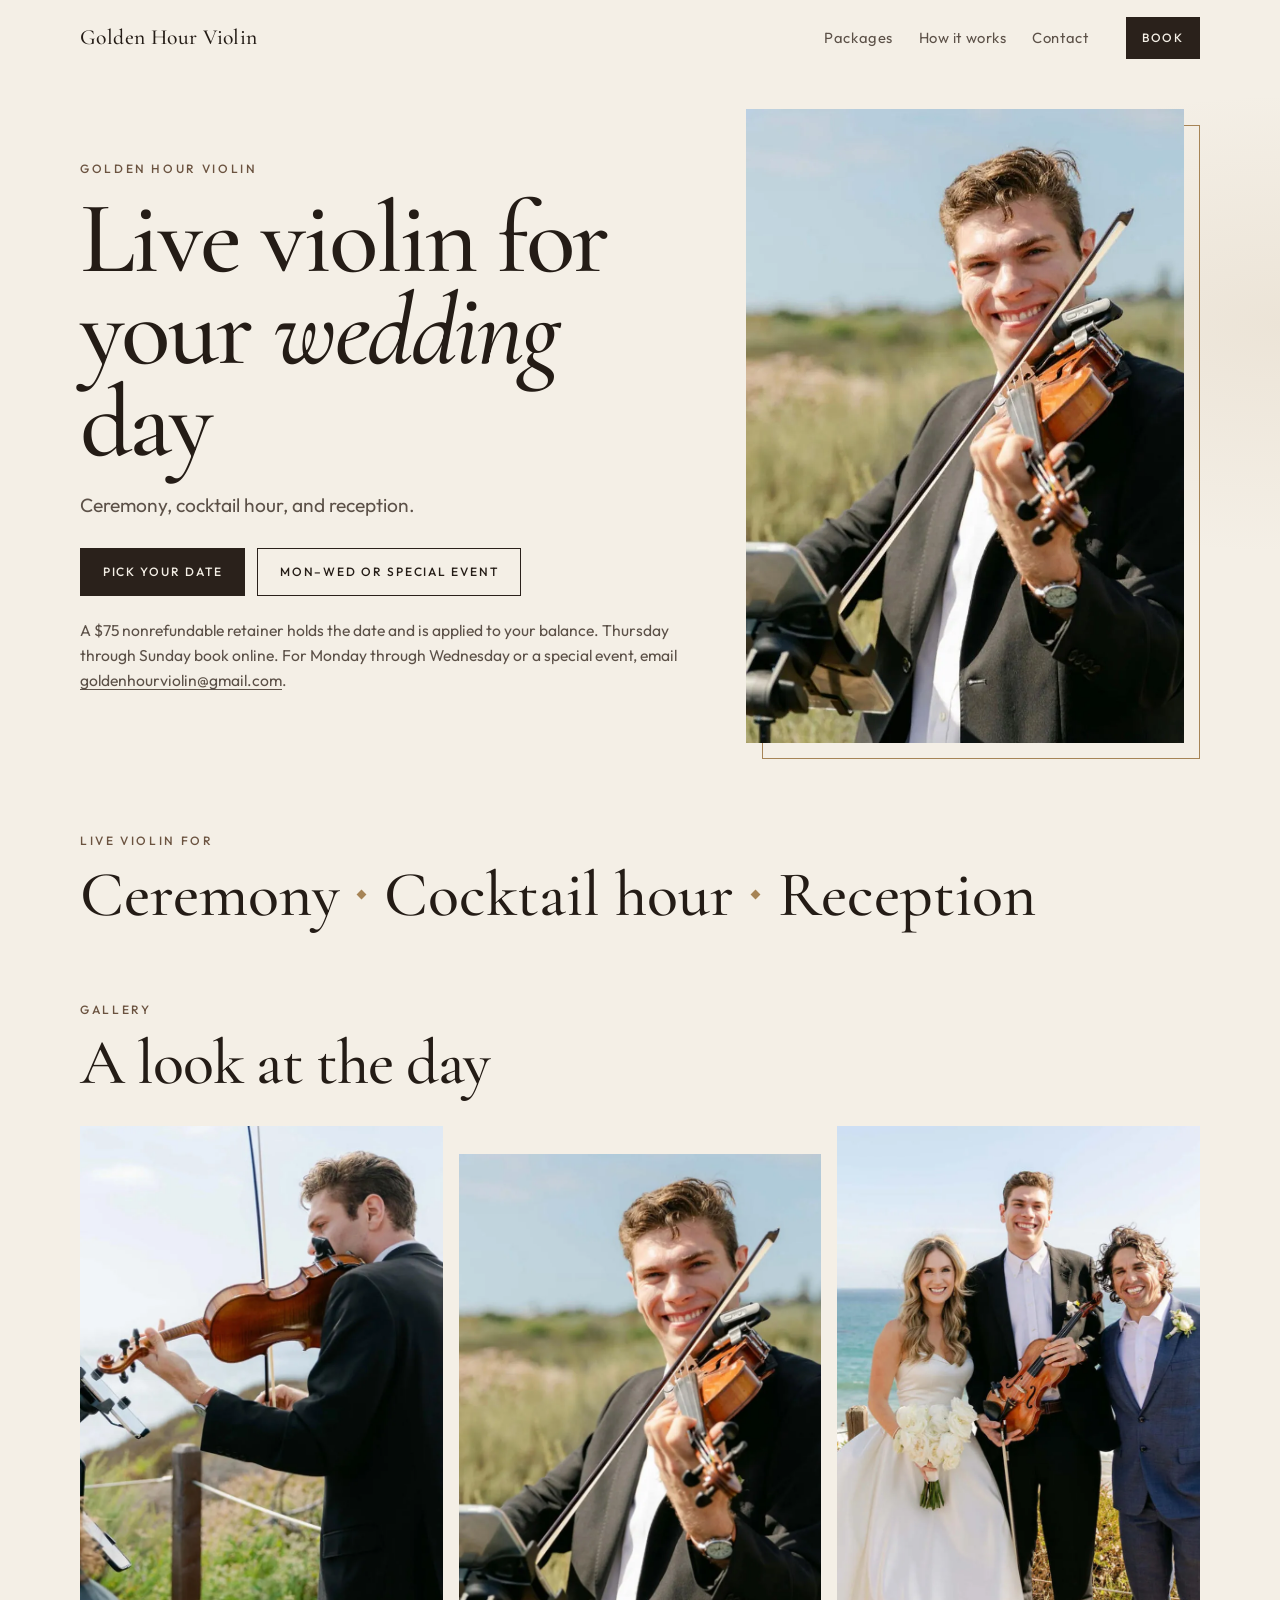
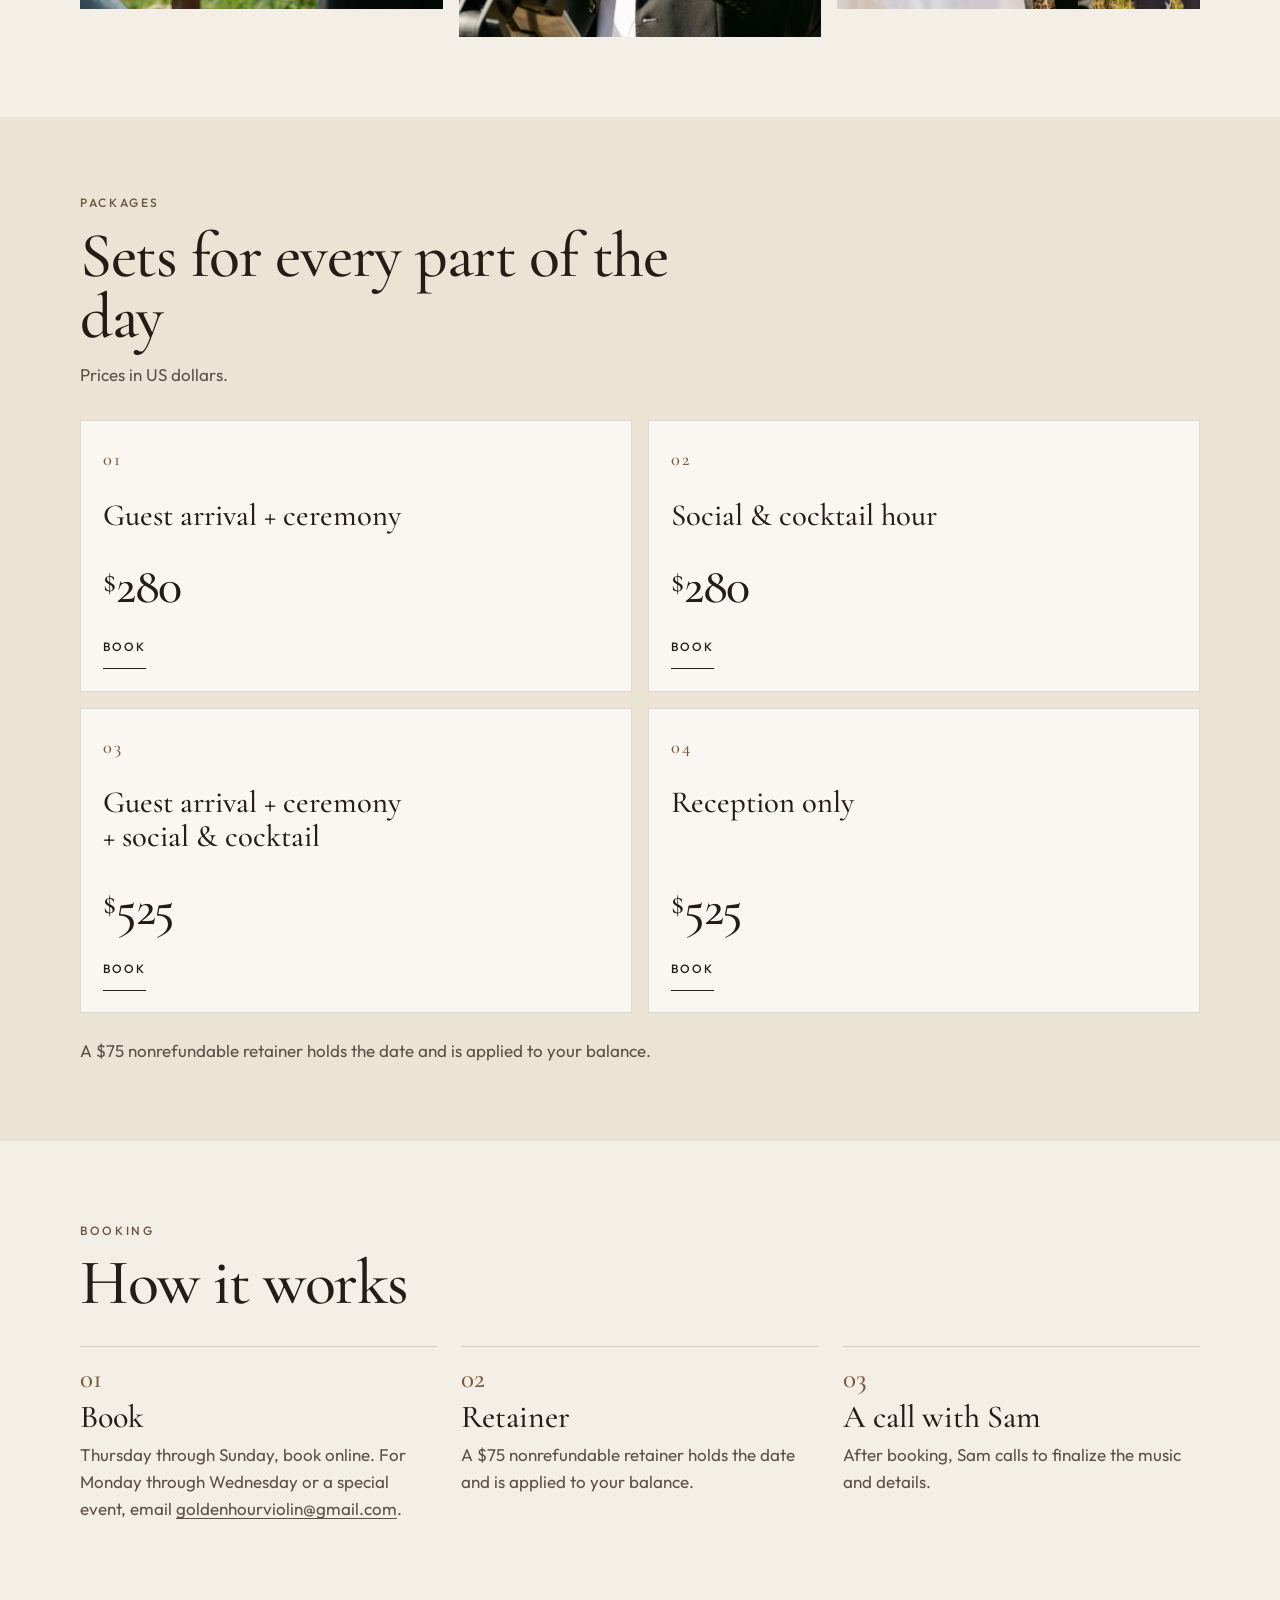
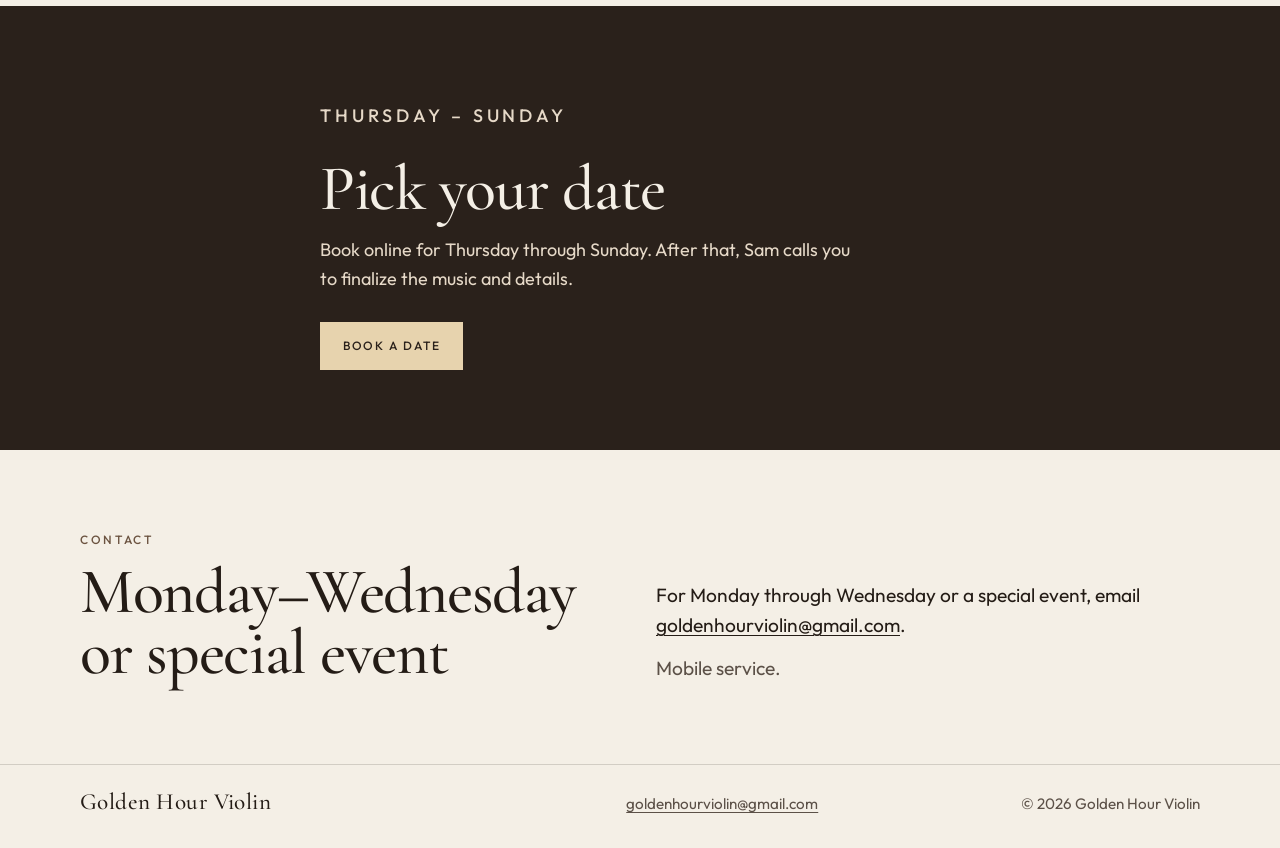
==== index.html @ 7e5bde81 "Include Thursday in online booking days. Online booking now covers Thursday through Sunday. Email re" ====
<!DOCTYPE html>
<html lang="en">
<head>
  <meta charset="utf-8">
  <meta name="viewport" content="width=device-width, initial-scale=1">
  <title>Golden Hour Violin</title>
  <meta name="description" content="Live violin for your wedding day — ceremony, social &amp; cocktail hour, and reception.">
  <meta name="color-scheme" content="light">
  <meta name="theme-color" content="#f4efe6">
  <link rel="canonical" href="https://goldenhourviolin.com/">

  <meta property="og:site_name" content="Golden Hour Violin">
  <meta property="og:title" content="Golden Hour Violin">
  <meta property="og:description" content="Live violin for your wedding day — ceremony, social &amp; cocktail hour, and reception.">
  <meta property="og:type" content="website">
  <meta property="og:url" content="https://goldenhourviolin.com/">
  <meta property="og:image" content="https://goldenhourviolin.com/assets/og.jpg">
  <meta property="og:image:type" content="image/jpeg">
  <meta property="og:image:width" content="1280">
  <meta property="og:image:height" content="800">
  <meta property="og:image:alt" content="Violinist in warm light, holding a violin.">
  <meta name="twitter:card" content="summary_large_image">
  <meta name="twitter:title" content="Golden Hour Violin">
  <meta name="twitter:description" content="Live violin for your wedding day — ceremony, social &amp; cocktail hour, and reception.">
  <meta name="twitter:image" content="https://goldenhourviolin.com/assets/og.jpg">
  <meta name="twitter:image:alt" content="Violinist in warm light, holding a violin.">

  <link rel="icon" href="favicon.svg" type="image/svg+xml">
  <link rel="icon" href="favicon-32.png" type="image/png" sizes="32x32">
  <link rel="apple-touch-icon" href="apple-touch-icon.png">
  <link rel="manifest" href="site.webmanifest">

  <link rel="preload" href="assets/fonts/cormorant-roman-latin.woff2" as="font" type="font/woff2" crossorigin>
  <link rel="preload" href="assets/fonts/cormorant-italic-latin.woff2" as="font" type="font/woff2" crossorigin>
  <link rel="preload" href="assets/fonts/outfit-latin.woff2" as="font" type="font/woff2" crossorigin>
  <link rel="preload" href="assets/images/portrait-hold.webp" as="image" type="image/webp" fetchpriority="high">

  <link rel="stylesheet" href="styles.css">

  <script type="application/ld+json">
  {
    "@context": "https://schema.org",
    "@type": "ProfessionalService",
    "name": "Golden Hour Violin",
    "url": "https://goldenhourviolin.com/",
    "email": "goldenhourviolin@gmail.com",
    "image": "https://goldenhourviolin.com/assets/og.jpg",
    "description": "Live violin for your wedding day — ceremony, social & cocktail hour, and reception.",
    "priceRange": "$280–$525",
    "founder": {
      "@type": "Person",
      "name": "Sam"
    },
    "makesOffer": [
      {
        "@type": "Offer",
        "name": "Guest arrival + ceremony",
        "price": "280",
        "priceCurrency": "USD"
      },
      {
        "@type": "Offer",
        "name": "Social & cocktail hour",
        "price": "280",
        "priceCurrency": "USD"
      },
      {
        "@type": "Offer",
        "name": "Guest arrival + ceremony + social & cocktail",
        "price": "525",
        "priceCurrency": "USD"
      },
      {
        "@type": "Offer",
        "name": "Reception only",
        "price": "525",
        "priceCurrency": "USD"
      }
    ]
  }
  </script>
</head>
<body>
  <a class="skip" href="#main">Skip to content</a>

  <header class="site-header">
    <div class="wrap header-inner">
      <a class="brand" href="#top">Golden Hour Violin</a>
      <a class="btn btn-small" href="https://book.squareup.com/appointments/0f2juwg2oo81ss/location/L2WKE6Z5AJVSV" target="_blank" rel="noopener noreferrer">Book<span class="sr-only"> (opens in a new tab)</span></a>
      <button class="nav-toggle" type="button" aria-expanded="false" aria-controls="site-nav" aria-label="Open menu">
        <span></span>
        <span></span>
      </button>
      <nav id="site-nav" class="site-nav" aria-label="Primary">
        <a href="#packages">Packages</a>
        <a href="#how">How it works</a>
        <a href="#contact">Contact</a>
      </nav>
    </div>
  </header>

  <main id="main">
    <section class="hero" id="top" aria-labelledby="hero-title">
      <div class="wrap hero-grid">
        <div class="hero-copy">
          <p class="eyebrow">Golden Hour Violin</p>
          <h1 id="hero-title">Live violin for your <em>wedding</em> day</h1>
          <p class="lede">Ceremony, cocktail hour, and reception.</p>
          <div class="hero-actions">
            <a class="btn" href="https://book.squareup.com/appointments/0f2juwg2oo81ss/location/L2WKE6Z5AJVSV" target="_blank" rel="noopener noreferrer">Pick your date<span class="sr-only"> (opens in a new tab)</span></a>
            <a class="btn btn-ghost" href="mailto:goldenhourviolin@gmail.com">Mon–Wed or special event</a>
          </div>
          <p class="fine">A $75 nonrefundable retainer holds the date and is applied to your balance. Thursday through Sunday book online. For Monday through Wednesday or a special event, email <a href="mailto:goldenhourviolin@gmail.com">goldenhourviolin@gmail.com</a>.</p>
        </div>
        <figure class="hero-photo">
          <picture>
            <source srcset="assets/images/portrait-hold.webp" type="image/webp">
            <img src="assets/images/portrait-hold.jpg" width="774" height="1120" alt="Violinist in a black dress holding a violin, lit by warm light." fetchpriority="high" decoding="async">
          </picture>
        </figure>
      </div>
    </section>

    <section class="moments" aria-label="Parts of the day">
      <div class="wrap">
        <p class="moments-kicker">Live violin for</p>
        <p class="moments-line">
          <span>Ceremony</span>
          <span class="diamond" aria-hidden="true"></span>
          <span>Cocktail hour</span>
          <span class="diamond" aria-hidden="true"></span>
          <span>Reception</span>
        </p>
      </div>
    </section>

    <section class="gallery" aria-labelledby="gallery-title">
      <div class="wrap">
        <div class="section-head">
          <p class="eyebrow">Gallery</p>
          <h2 id="gallery-title">A look at the day</h2>
        </div>
        <div class="gallery-grid">
          <figure>
            <picture>
              <source srcset="assets/images/portrait-play.webp" type="image/webp">
              <img src="assets/images/portrait-play.jpg" width="774" height="1113" alt="Violinist playing, with guests softly lit in the background." loading="lazy" decoding="async">
            </picture>
          </figure>
          <figure>
            <picture>
              <source srcset="assets/images/portrait-hold.webp" type="image/webp">
              <img src="assets/images/portrait-hold.jpg" width="774" height="1120" alt="Violinist holding a violin and looking toward the camera." loading="lazy" decoding="async">
            </picture>
          </figure>
          <figure>
            <picture>
              <source srcset="assets/images/portrait-stand.webp" type="image/webp">
              <img src="assets/images/portrait-stand.jpg" width="774" height="1116" alt="Violinist standing with a violin in soft golden light." loading="lazy" decoding="async">
            </picture>
          </figure>
        </div>
      </div>
    </section>

    <section class="packages" id="packages" aria-labelledby="packages-title">
      <div class="wrap">
        <div class="section-head">
          <p class="eyebrow">Packages</p>
          <h2 id="packages-title">Sets for every part of the day</h2>
          <p class="section-note">Prices in US dollars.</p>
        </div>
        <ul class="package-grid">
          <li>
            <article class="package">
              <p class="package-index">01</p>
              <h3>Guest arrival + ceremony</h3>
              <p class="price"><span class="currency" aria-hidden="true">$</span>280</p>
              <a class="text-link" href="https://book.squareup.com/appointments/0f2juwg2oo81ss/location/L2WKE6Z5AJVSV" target="_blank" rel="noopener noreferrer">Book<span class="sr-only"> guest arrival and ceremony (opens in a new tab)</span></a>
            </article>
          </li>
          <li>
            <article class="package">
              <p class="package-index">02</p>
              <h3>Social &amp; cocktail hour</h3>
              <p class="price"><span class="currency" aria-hidden="true">$</span>280</p>
              <a class="text-link" href="https://book.squareup.com/appointments/0f2juwg2oo81ss/location/L2WKE6Z5AJVSV" target="_blank" rel="noopener noreferrer">Book<span class="sr-only"> social and cocktail hour (opens in a new tab)</span></a>
            </article>
          </li>
          <li>
            <article class="package">
              <p class="package-index">03</p>
              <h3>Guest arrival + ceremony + social &amp; cocktail</h3>
              <p class="price"><span class="currency" aria-hidden="true">$</span>525</p>
              <a class="text-link" href="https://book.squareup.com/appointments/0f2juwg2oo81ss/location/L2WKE6Z5AJVSV" target="_blank" rel="noopener noreferrer">Book<span class="sr-only"> guest arrival, ceremony, and social and cocktail (opens in a new tab)</span></a>
            </article>
          </li>
          <li>
            <article class="package">
              <p class="package-index">04</p>
              <h3>Reception only</h3>
              <p class="price"><span class="currency" aria-hidden="true">$</span>525</p>
              <a class="text-link" href="https://book.squareup.com/appointments/0f2juwg2oo81ss/location/L2WKE6Z5AJVSV" target="_blank" rel="noopener noreferrer">Book<span class="sr-only"> reception only (opens in a new tab)</span></a>
            </article>
          </li>
        </ul>
        <p class="retainer">A $75 nonrefundable retainer holds the date and is applied to your balance.</p>
      </div>
    </section>

    <section class="how" id="how" aria-labelledby="how-title">
      <div class="wrap">
        <div class="section-head">
          <p class="eyebrow">Booking</p>
          <h2 id="how-title">How it works</h2>
        </div>
        <ol class="steps">
          <li>
            <p class="step-num">01</p>
            <h3>Book</h3>
            <p>Thursday through Sunday, book online. For Monday through Wednesday or a special event, email <a href="mailto:goldenhourviolin@gmail.com">goldenhourviolin@gmail.com</a>.</p>
          </li>
          <li>
            <p class="step-num">02</p>
            <h3>Retainer</h3>
            <p>A $75 nonrefundable retainer holds the date and is applied to your balance.</p>
          </li>
          <li>
            <p class="step-num">03</p>
            <h3>A call with Sam</h3>
            <p>After booking, Sam calls to finalize the music and details.</p>
          </li>
        </ol>
      </div>
    </section>

    <section class="cta" aria-labelledby="cta-title">
      <div class="wrap cta-inner">
        <p class="eyebrow eyebrow-light">Thursday – Sunday</p>
        <h2 id="cta-title">Pick your date</h2>
        <p>Book online for Thursday through Sunday. After that, Sam calls you to finalize the music and details.</p>
        <a class="btn btn-gold" href="https://book.squareup.com/appointments/0f2juwg2oo81ss/location/L2WKE6Z5AJVSV" target="_blank" rel="noopener noreferrer">Book a date<span class="sr-only"> (opens in a new tab)</span></a>
      </div>
    </section>

    <section class="contact" id="contact" aria-labelledby="contact-title">
      <div class="wrap contact-inner">
        <div>
          <p class="eyebrow">Contact</p>
          <h2 id="contact-title">Monday–Wednesday or special event</h2>
        </div>
        <div class="contact-body">
          <p>For Monday through Wednesday or a special event, email <a href="mailto:goldenhourviolin@gmail.com">goldenhourviolin@gmail.com</a>.</p>
          <p class="contact-meta">Mobile service.</p>
        </div>
      </div>
    </section>
  </main>

  <footer class="site-footer">
    <div class="wrap footer-inner">
      <p class="brand footer-brand">Golden Hour Violin</p>
      <p><a href="mailto:goldenhourviolin@gmail.com">goldenhourviolin@gmail.com</a></p>
      <p class="footer-copy">© 2026 Golden Hour Violin</p>
    </div>
  </footer>

  <script src="script.js"></script>
</body>
</html>
---- styles.css ----
@font-face {
  font-family: "Cormorant Garamond";
  font-style: normal;
  font-weight: 300 700;
  font-display: swap;
  src: url("assets/fonts/cormorant-roman-latinext.woff2") format("woff2");
  unicode-range: U+0100-02BA, U+02BD-02C5, U+02C7-02CC, U+02CE-02D7, U+02DD-02FF, U+0304, U+0308, U+0329, U+1D00-1DBF, U+1E00-1E9F, U+1EF2-1EFF, U+2020, U+20A0-20AB, U+20AD-20C0, U+2113, U+2C60-2C7F, U+A720-A7FF;
}

@font-face {
  font-family: "Cormorant Garamond";
  font-style: normal;
  font-weight: 300 700;
  font-display: swap;
  src: url("assets/fonts/cormorant-roman-latin.woff2") format("woff2");
  unicode-range: U+0000-00FF, U+0131, U+0152-0153, U+02BB-02BC, U+02C6, U+02DA, U+02DC, U+0304, U+0308, U+0329, U+2000-206F, U+20AC, U+2122, U+2191, U+2193, U+2212, U+2215, U+FEFF, U+FFFD;
}

@font-face {
  font-family: "Cormorant Garamond";
  font-style: italic;
  font-weight: 300 700;
  font-display: swap;
  src: url("assets/fonts/cormorant-italic-latinext.woff2") format("woff2");
  unicode-range: U+0100-02BA, U+02BD-02C5, U+02C7-02CC, U+02CE-02D7, U+02DD-02FF, U+0304, U+0308, U+0329, U+1D00-1DBF, U+1E00-1E9F, U+1EF2-1EFF, U+2020, U+20A0-20AB, U+20AD-20C0, U+2113, U+2C60-2C7F, U+A720-A7FF;
}

@font-face {
  font-family: "Cormorant Garamond";
  font-style: italic;
  font-weight: 300 700;
  font-display: swap;
  src: url("assets/fonts/cormorant-italic-latin.woff2") format("woff2");
  unicode-range: U+0000-00FF, U+0131, U+0152-0153, U+02BB-02BC, U+02C6, U+02DA, U+02DC, U+0304, U+0308, U+0329, U+2000-206F, U+20AC, U+2122, U+2191, U+2193, U+2212, U+2215, U+FEFF, U+FFFD;
}

@font-face {
  font-family: "Outfit";
  font-style: normal;
  font-weight: 100 900;
  font-display: swap;
  src: url("assets/fonts/outfit-latinext.woff2") format("woff2");
  unicode-range: U+0100-02BA, U+02BD-02C5, U+02C7-02CC, U+02CE-02D7, U+02DD-02FF, U+0304, U+0308, U+0329, U+1D00-1DBF, U+1E00-1E9F, U+1EF2-1EFF, U+2020, U+20A0-20AB, U+20AD-20C0, U+2113, U+2C60-2C7F, U+A720-A7FF;
}

@font-face {
  font-family: "Outfit";
  font-style: normal;
  font-weight: 100 900;
  font-display: swap;
  src: url("assets/fonts/outfit-latin.woff2") format("woff2");
  unicode-range: U+0000-00FF, U+0131, U+0152-0153, U+02BB-02BC, U+02C6, U+02DA, U+02DC, U+0304, U+0308, U+0329, U+2000-206F, U+20AC, U+2122, U+2191, U+2193, U+2212, U+2215, U+FEFF, U+FFFD;
}

:root {
  --ivory: #f4efe6;
  --paper: #faf7f2;
  --sand: #ebe3d4;
  --ink: #241c16;
  --ink-soft: #5c5148;
  --label: #6b5340;
  --line: rgba(36, 28, 22, 0.16);
  --gold: #a68456;
  --gold-text: #7a5a38;
  --champagne: #e7d3ae;
  --espresso: #2a211b;
  --focus: #8d6233;
  --header: 4.75rem;
  --serif: "Cormorant Garamond", Palatino, "Palatino Linotype", "Times New Roman", serif;
  --sans: "Outfit", "Avenir Next", "Segoe UI", sans-serif;
}

*,
*::before,
*::after {
  box-sizing: border-box;
}

html {
  scroll-behavior: smooth;
  scroll-padding-top: calc(var(--header) + 0.75rem);
}

body {
  margin: 0;
  color: var(--ink);
  background-color: var(--ivory);
  background-image:
    radial-gradient(980px 520px at 8% -8%, rgba(198, 163, 110, 0.2), transparent 60%),
    radial-gradient(760px 420px at 100% 8%, rgba(166, 132, 86, 0.1), transparent 55%);
  font-family: var(--sans);
  font-weight: 400;
  font-size: 1.0625rem;
  line-height: 1.6;
  text-rendering: optimizeLegibility;
  -webkit-font-smoothing: antialiased;
}

img {
  max-width: 100%;
  height: auto;
}

h1, h2, h3, p {
  margin: 0;
}

h1, h2, h3, .brand, .moments-line, .price, .step-num, .package-index {
  font-family: var(--serif);
  font-weight: 500;
}

a {
  color: inherit;
}

:focus-visible {
  outline: 2px solid var(--focus);
  outline-offset: 3px;
}

::selection {
  background: #e7d3ae;
  color: var(--ink);
}

.skip {
  position: absolute;
  left: 1rem;
  top: -4rem;
  z-index: 50;
  padding: 0.7rem 1rem;
  background: var(--espresso);
  color: var(--ivory);
  text-decoration: none;
}

.skip:focus {
  top: 0.75rem;
}

.sr-only {
  position: absolute;
  width: 1px;
  height: 1px;
  padding: 0;
  margin: -1px;
  overflow: hidden;
  clip: rect(0, 0, 0, 0);
  white-space: nowrap;
  border: 0;
}

.wrap {
  width: min(1120px, calc(100% - 2.5rem));
  margin-inline: auto;
}

.eyebrow {
  margin: 0 0 0.85rem;
  color: var(--label);
  font-size: 0.75rem;
  font-weight: 500;
  letter-spacing: 0.22em;
  text-transform: uppercase;
}

.eyebrow-light {
  color: var(--champagne);
}

.btn {
  display: inline-flex;
  align-items: center;
  justify-content: center;
  min-height: 48px;
  padding: 0.85rem 1.35rem;
  border: 1px solid var(--espresso);
  background: var(--espresso);
  color: var(--ivory);
  font-family: var(--sans);
  font-size: 0.75rem;
  font-weight: 500;
  letter-spacing: 0.16em;
  line-height: 1;
  text-decoration: none;
  text-transform: uppercase;
  transition: background-color 0.2s ease, color 0.2s ease, border-color 0.2s ease;
}

.btn:hover {
  background: #3c3128;
  border-color: #3c3128;
}

.btn-small {
  min-height: 42px;
  padding: 0.7rem 0.95rem;
  letter-spacing: 0.14em;
}

.btn-ghost {
  background: transparent;
  color: var(--ink);
}

.btn-ghost:hover {
  background: var(--espresso);
  color: var(--ivory);
}

.btn-gold {
  background: var(--champagne);
  border-color: var(--champagne);
  color: var(--espresso);
}

.btn-gold:hover {
  background: #f3e6cc;
  border-color: #f3e6cc;
  color: var(--espresso);
}

.site-header {
  position: sticky;
  top: 0;
  z-index: 20;
  min-height: var(--header);
  border-bottom: 1px solid transparent;
  background: var(--ivory);
}

.site-header.is-scrolled {
  border-bottom-color: var(--line);
}

.header-inner {
  display: flex;
  align-items: center;
  flex-wrap: wrap;
  gap: 0.75rem 1rem;
  min-height: var(--header);
  padding-block: 0.65rem;
}

.brand {
  color: var(--ink);
  font-size: 1.35rem;
  letter-spacing: 0.02em;
  line-height: 1;
  text-decoration: none;
  white-space: nowrap;
}

.site-nav {
  display: none;
}

.site-nav.is-open {
  display: flex;
  position: static;
  z-index: 1;
  flex: 1 0 100%;
  flex-direction: column;
  gap: 0.1rem;
  margin-top: 0.35rem;
  padding: 0.2rem 0 0.6rem;
  border-top: 1px solid var(--line);
  background: #efe8dc;
}

.site-nav a {
  color: var(--ink-soft);
  font-size: 0.92rem;
  letter-spacing: 0.04em;
  text-decoration: none;
}

.site-nav.is-open a {
  padding: 0.4rem 0;
  color: var(--ink);
  font-family: var(--serif);
  font-size: 2rem;
  line-height: 1.15;
}

.site-nav a:hover {
  color: var(--ink);
}

.header-inner > .btn {
  margin-left: auto;
}

.nav-toggle {
  display: inline-flex;
  flex-direction: column;
  justify-content: center;
  gap: 6px;
  width: 44px;
  height: 44px;
  padding: 0;
  border: 0;
  background: transparent;
  cursor: pointer;
}

.nav-toggle span {
  display: block;
  width: 22px;
  height: 1px;
  margin-inline: auto;
  background: var(--ink);
}

.hero {
  padding: 2.5rem 0 3.5rem;
}

.hero-grid {
  display: grid;
  gap: 2.75rem;
  align-items: center;
}

.hero-copy h1 {
  max-width: 11ch;
  font-size: clamp(3.3rem, 8vw, 6.4rem);
  line-height: 0.9;
  letter-spacing: -0.025em;
}

.hero-copy h1 em {
  font-style: italic;
  font-weight: 500;
}

.lede {
  margin-top: 1.35rem;
  max-width: 28rem;
  color: var(--ink-soft);
  font-size: 1.2rem;
}

.hero-actions {
  display: flex;
  flex-wrap: wrap;
  gap: 0.75rem;
  margin-top: 1.75rem;
}

.fine {
  max-width: 38rem;
  margin-top: 1.35rem;
  color: var(--ink-soft);
  font-size: 0.98rem;
}

.fine a,
.steps a,
.contact a,
.site-footer a {
  text-underline-offset: 0.18em;
}

.hero-photo {
  position: relative;
  width: min(100%, 440px);
  margin: 0;
  justify-self: start;
}

.hero-photo img {
  position: relative;
  z-index: 1;
  display: block;
  width: calc(100% - 1rem);
  height: auto;
}

.hero-photo::after {
  content: "";
  position: absolute;
  z-index: 0;
  top: 1rem;
  right: 0;
  bottom: -1rem;
  left: 1rem;
  border: 1px solid var(--gold);
}

.moments {
  padding: 1rem 0 4.5rem;
}

.moments-kicker {
  margin-bottom: 0.65rem;
  color: var(--label);
  font-size: 0.75rem;
  font-weight: 500;
  letter-spacing: 0.22em;
  text-transform: uppercase;
}

.moments-line {
  display: flex;
  flex-direction: column;
  align-items: flex-start;
  gap: 0.2rem;
  font-size: clamp(2.4rem, 6vw, 4rem);
  line-height: 1.05;
}

.diamond {
  display: none;
  width: 7px;
  height: 7px;
  background: var(--gold);
  transform: rotate(45deg);
}

.section-head {
  max-width: 40rem;
  margin-bottom: 2rem;
}

.section-head h2,
.cta h2,
.contact h2 {
  font-size: clamp(2.6rem, 5vw, 4.4rem);
  line-height: 0.95;
  letter-spacing: -0.02em;
}

.section-note {
  margin-top: 0.85rem;
  color: var(--ink-soft);
}

.gallery {
  padding-bottom: 5rem;
}

.gallery-grid {
  display: grid;
  gap: 0.85rem;
}

.gallery-grid figure {
  margin: 0;
}

.gallery-grid img {
  display: block;
  width: 100%;
  aspect-ratio: 3 / 4;
  object-fit: cover;
  object-position: center 18%;
}

.packages {
  padding: 4.75rem 0;
  background: var(--sand);
}

.package-grid {
  display: grid;
  gap: 0.9rem;
  margin: 0;
  padding: 0;
  list-style: none;
}

.package {
  display: flex;
  flex-direction: column;
  min-height: 100%;
  padding: 1.5rem 1.4rem 1.35rem;
  border: 1px solid rgba(36, 28, 22, 0.14);
  background: var(--paper);
}

.package-index {
  margin-bottom: 1.5rem;
  color: var(--gold-text);
  font-size: 1.15rem;
  letter-spacing: 0.08em;
}

.package h3 {
  font-size: clamp(1.7rem, 2.4vw, 2.15rem);
  line-height: 1.12;
  text-wrap: balance;
}

.price {
  margin-top: auto;
  padding-top: 1.75rem;
  font-size: clamp(2.5rem, 4vw, 3.15rem);
  line-height: 1;
  letter-spacing: -0.03em;
}

.currency {
  margin-right: 0.05em;
  font-size: 0.62em;
  vertical-align: 0.35em;
}

.text-link {
  display: inline-flex;
  align-items: center;
  align-self: flex-start;
  min-height: 44px;
  margin-top: 0.85rem;
  color: var(--ink);
  font-size: 0.75rem;
  font-weight: 500;
  letter-spacing: 0.16em;
  text-decoration: none;
  text-transform: uppercase;
  border-bottom: 1px solid var(--ink);
}

.text-link:hover {
  color: var(--label);
  border-bottom-color: var(--label);
}

.retainer {
  max-width: 38rem;
  margin-top: 1.5rem;
  color: var(--ink-soft);
}

.how {
  padding: 5rem 0 5.25rem;
}

.steps {
  display: grid;
  gap: 1.75rem;
  margin: 0;
  padding: 0;
  list-style: none;
}

.steps li {
  padding-top: 1.1rem;
  border-top: 1px solid var(--line);
}

.step-num {
  color: var(--gold-text);
  font-size: 1.7rem;
  line-height: 1;
}

.steps h3 {
  margin: 0.45rem 0 0.4rem;
  font-size: 2rem;
  line-height: 1.1;
}

.steps p:last-child {
  max-width: 36rem;
  color: var(--ink-soft);
}

.cta {
  padding: 5rem 0;
  background: var(--espresso);
  color: var(--ivory);
}

.cta-inner {
  max-width: 40rem;
}

.cta h2 {
  color: var(--ivory);
}

.cta p {
  max-width: 34rem;
  margin: 1rem 0 1.75rem;
  color: #e6d9c8;
  font-size: 1.125rem;
}

.contact {
  padding: 5rem 0;
}

.contact-inner {
  display: grid;
  gap: 1.5rem;
}

.contact-body p {
  max-width: 36rem;
  font-size: 1.2rem;
}

.contact-meta {
  margin-top: 0.75rem;
  color: var(--ink-soft);
  font-size: 0.98rem;
}

.site-footer {
  padding: 1.5rem 0 2rem;
  border-top: 1px solid var(--line);
}

.footer-inner {
  display: grid;
  gap: 0.35rem;
}

.footer-brand {
  font-size: 1.45rem;
}

.footer-copy,
.site-footer a {
  color: var(--ink-soft);
  font-size: 0.95rem;
}

@media (min-width: 720px) {
  .wrap {
    width: min(1120px, calc(100% - 4.5rem));
  }

  .moments-line {
    flex-direction: row;
    flex-wrap: wrap;
    align-items: center;
    gap: 0.85rem 1.15rem;
  }

  .diamond {
    display: block;
    flex: 0 0 auto;
  }

  .package-grid,
  .gallery-grid {
    grid-template-columns: 1fr 1fr;
  }

  .steps {
    grid-template-columns: repeat(3, 1fr);
    gap: 1.5rem;
  }

  .contact-inner {
    grid-template-columns: 1fr 1fr;
    gap: 2rem;
    align-items: end;
  }

  .footer-inner {
    grid-template-columns: 1.4fr 1fr auto;
    align-items: baseline;
    gap: 1rem;
  }

  .footer-copy {
    justify-self: end;
  }
}

@media (min-width: 900px) {
  .nav-toggle {
    display: none;
  }

  .site-nav,
  .site-nav.is-open {
    display: flex;
    position: static;
    order: 2;
    flex: 0 1 auto;
    flex-direction: row;
    gap: 1.6rem;
    margin-top: 0;
    margin-left: auto;
    padding: 0;
    border: 0;
    background: transparent;
    box-shadow: none;
    z-index: auto;
  }

  .site-nav a,
  .site-nav.is-open a {
    padding: 0;
    color: var(--ink-soft);
    font-family: var(--sans);
    font-size: 0.92rem;
    line-height: 1.4;
  }

  .header-inner > .btn {
    order: 3;
    margin-left: 1.35rem;
  }

  .gallery-grid {
    padding-bottom: 1.75rem;
  }

  .hero {
    padding: 2rem 0 4.5rem;
  }

  .hero-grid {
    grid-template-columns: minmax(0, 1.15fr) minmax(280px, 0.85fr);
    gap: clamp(2rem, 4vw, 4.5rem);
  }

  .hero-photo {
    justify-self: end;
    width: min(100%, 460px);
  }

  .gallery-grid {
    grid-template-columns: repeat(3, 1fr);
    gap: 1rem;
  }

  .gallery-grid figure:nth-child(2) {
    transform: translateY(1.75rem);
  }

  .package-grid {
    grid-template-columns: 1fr 1fr;
    gap: 1rem;
  }
}

@media (max-width: 380px) {
  .brand {
    font-size: 1.05rem;
    letter-spacing: 0;
  }

  .btn-small {
    padding-inline: 0.7rem;
  }
}

@media (prefers-reduced-motion: reduce) {
  html {
    scroll-behavior: auto;
  }

  .btn,
  .text-link {
    transition: none;
  }
}

@media print {
  .site-header,
  .nav-toggle,
  .hero-actions,
  .btn,
  .text-link {
    display: none;
  }

  body {
    background: white;
    color: black;
  }

  .packages,
  .cta {
    background: white;
    color: black;
  }

  a[href^="mailto:"]::after,
  a[href^="http"]::after {
    content: " (" attr(href) ")";
    font-size: 0.85em;
  }
}
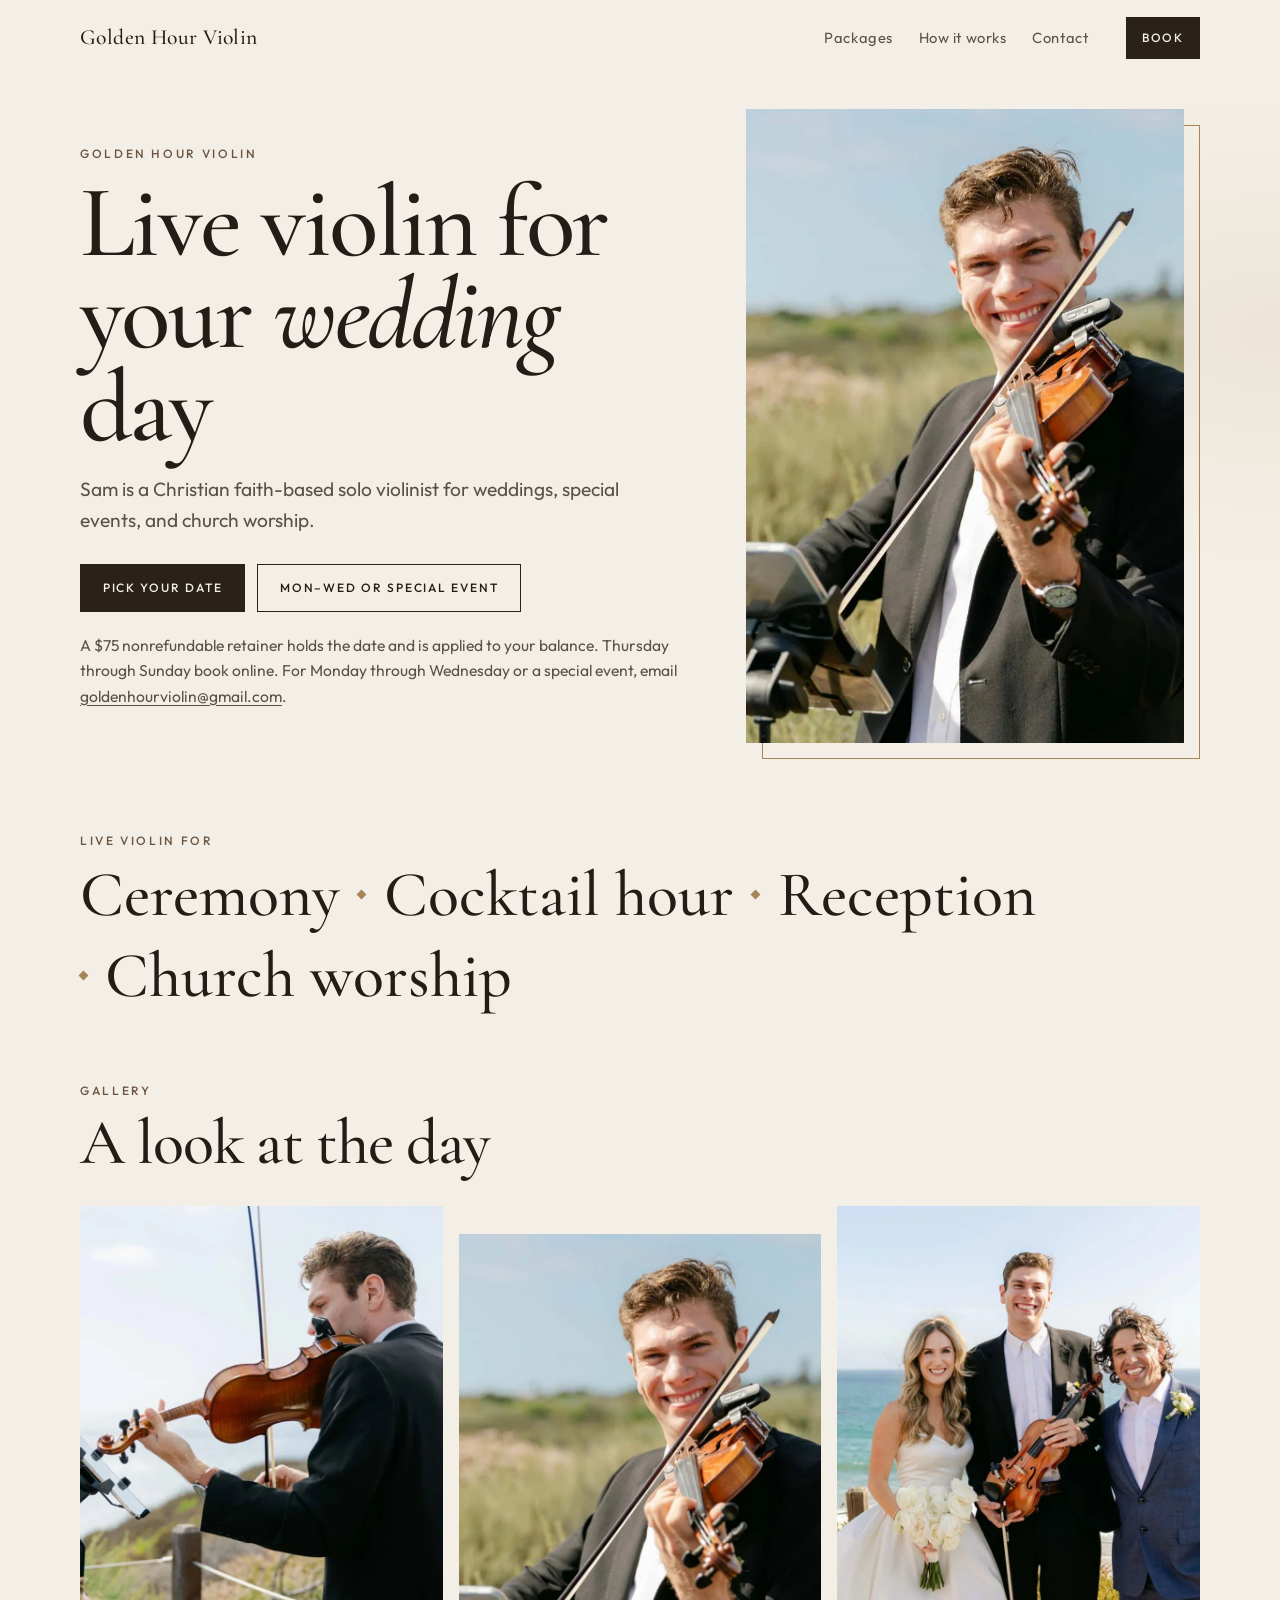
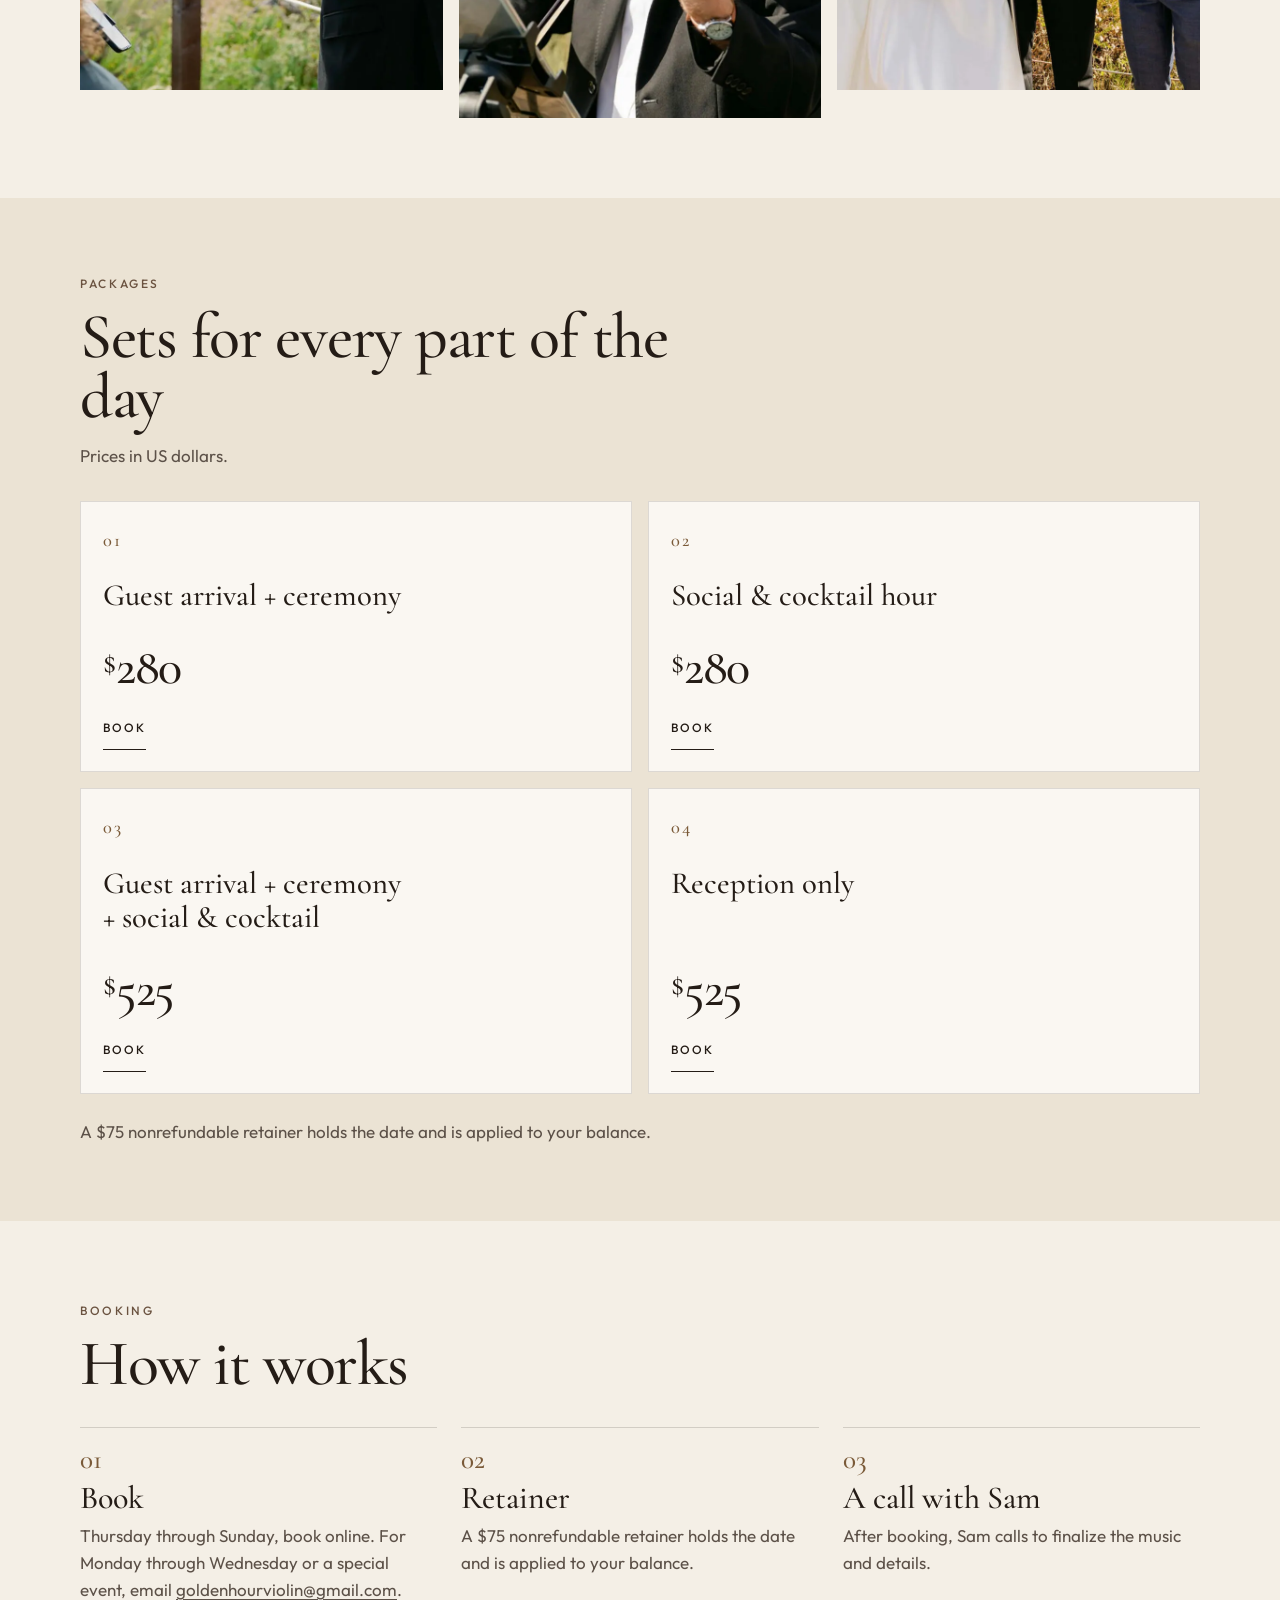
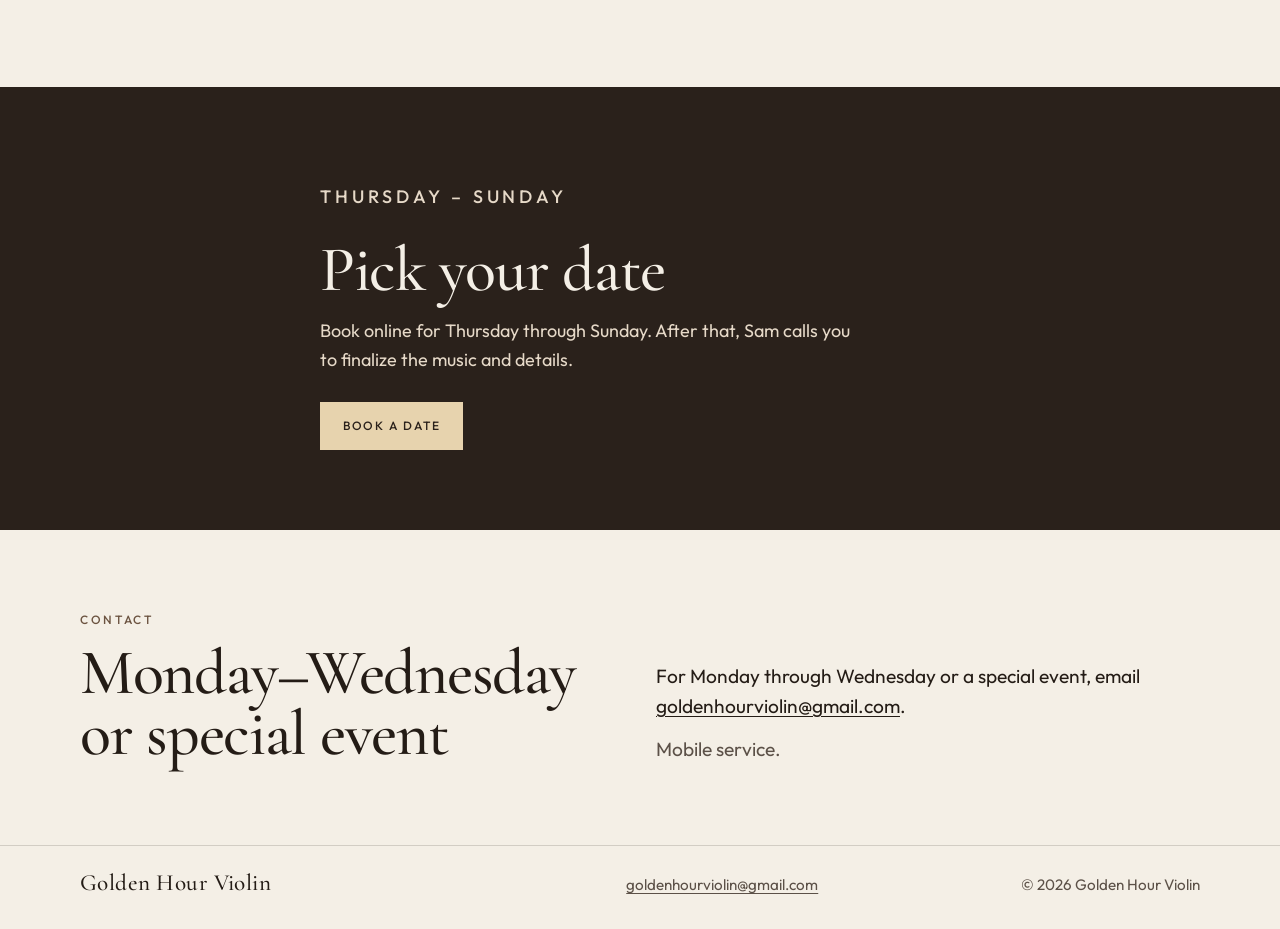
==== commit 3571f8c1: "Add a short Christian faith-based pitch to the homepage. Visitors now see Sam as a faith-based solo " ====
--- a/index.html
+++ b/index.html
@@ -4,14 +4,14 @@
   <meta charset="utf-8">
   <meta name="viewport" content="width=device-width, initial-scale=1">
   <title>Golden Hour Violin</title>
-  <meta name="description" content="Live violin for your wedding day — ceremony, social &amp; cocktail hour, and reception.">
+  <meta name="description" content="Christian faith-based solo violin for weddings and church services — ceremony, cocktail hour, and reception. Packages $280–$525.">
   <meta name="color-scheme" content="light">
   <meta name="theme-color" content="#f4efe6">
   <link rel="canonical" href="https://goldenhourviolin.com/">
 
   <meta property="og:site_name" content="Golden Hour Violin">
   <meta property="og:title" content="Golden Hour Violin">
-  <meta property="og:description" content="Live violin for your wedding day — ceremony, social &amp; cocktail hour, and reception.">
+  <meta property="og:description" content="Christian faith-based solo violin for weddings and church services — ceremony, cocktail hour, and reception. Packages $280–$525.">
   <meta property="og:type" content="website">
   <meta property="og:url" content="https://goldenhourviolin.com/">
   <meta property="og:image" content="https://goldenhourviolin.com/assets/og.jpg">
@@ -21,7 +21,7 @@
   <meta property="og:image:alt" content="Violinist in warm light, holding a violin.">
   <meta name="twitter:card" content="summary_large_image">
   <meta name="twitter:title" content="Golden Hour Violin">
-  <meta name="twitter:description" content="Live violin for your wedding day — ceremony, social &amp; cocktail hour, and reception.">
+  <meta name="twitter:description" content="Christian faith-based solo violin for weddings and church services — ceremony, cocktail hour, and reception. Packages $280–$525.">
   <meta name="twitter:image" content="https://goldenhourviolin.com/assets/og.jpg">
   <meta name="twitter:image:alt" content="Violinist in warm light, holding a violin.">
 
@@ -45,7 +45,7 @@
     "url": "https://goldenhourviolin.com/",
     "email": "goldenhourviolin@gmail.com",
     "image": "https://goldenhourviolin.com/assets/og.jpg",
-    "description": "Live violin for your wedding day — ceremony, social & cocktail hour, and reception.",
+    "description": "Christian faith-based solo violin for weddings and church services — ceremony, cocktail hour, and reception. Packages $280–$525.",
     "priceRange": "$280–$525",
     "founder": {
       "@type": "Person",
@@ -105,7 +105,7 @@
         <div class="hero-copy">
           <p class="eyebrow">Golden Hour Violin</p>
           <h1 id="hero-title">Live violin for your <em>wedding</em> day</h1>
-          <p class="lede">Ceremony, cocktail hour, and reception.</p>
+          <p class="lede">Sam is a Christian faith-based solo violinist for weddings, special events, and church worship.</p>
           <div class="hero-actions">
             <a class="btn" href="https://book.squareup.com/appointments/0f2juwg2oo81ss/location/L2WKE6Z5AJVSV" target="_blank" rel="noopener noreferrer">Pick your date<span class="sr-only"> (opens in a new tab)</span></a>
             <a class="btn btn-ghost" href="mailto:goldenhourviolin@gmail.com">Mon–Wed or special event</a>
@@ -121,15 +121,14 @@
       </div>
     </section>
 
-    <section class="moments" aria-label="Parts of the day">
+    <section class="moments" aria-label="Occasions">
       <div class="wrap">
         <p class="moments-kicker">Live violin for</p>
         <p class="moments-line">
-          <span>Ceremony</span>
-          <span class="diamond" aria-hidden="true"></span>
-          <span>Cocktail hour</span>
-          <span class="diamond" aria-hidden="true"></span>
-          <span>Reception</span>
+          <span class="moment">Ceremony</span>
+          <span class="moment"><span class="diamond" aria-hidden="true"></span>Cocktail hour</span>
+          <span class="moment"><span class="diamond" aria-hidden="true"></span>Reception</span>
+          <span class="moment"><span class="diamond" aria-hidden="true"></span>Church worship</span>
         </p>
       </div>
     </section>
--- a/styles.css
+++ b/styles.css
@@ -337,7 +337,7 @@
 
 .lede {
   margin-top: 1.35rem;
-  max-width: 28rem;
+  max-width: 34rem;
   color: var(--ink-soft);
   font-size: 1.2rem;
 }
@@ -409,6 +409,12 @@
   gap: 0.2rem;
   font-size: clamp(2.4rem, 6vw, 4rem);
   line-height: 1.05;
+}
+
+.moment {
+  display: flex;
+  align-items: center;
+  gap: 1.15rem;
 }
 
 .diamond {
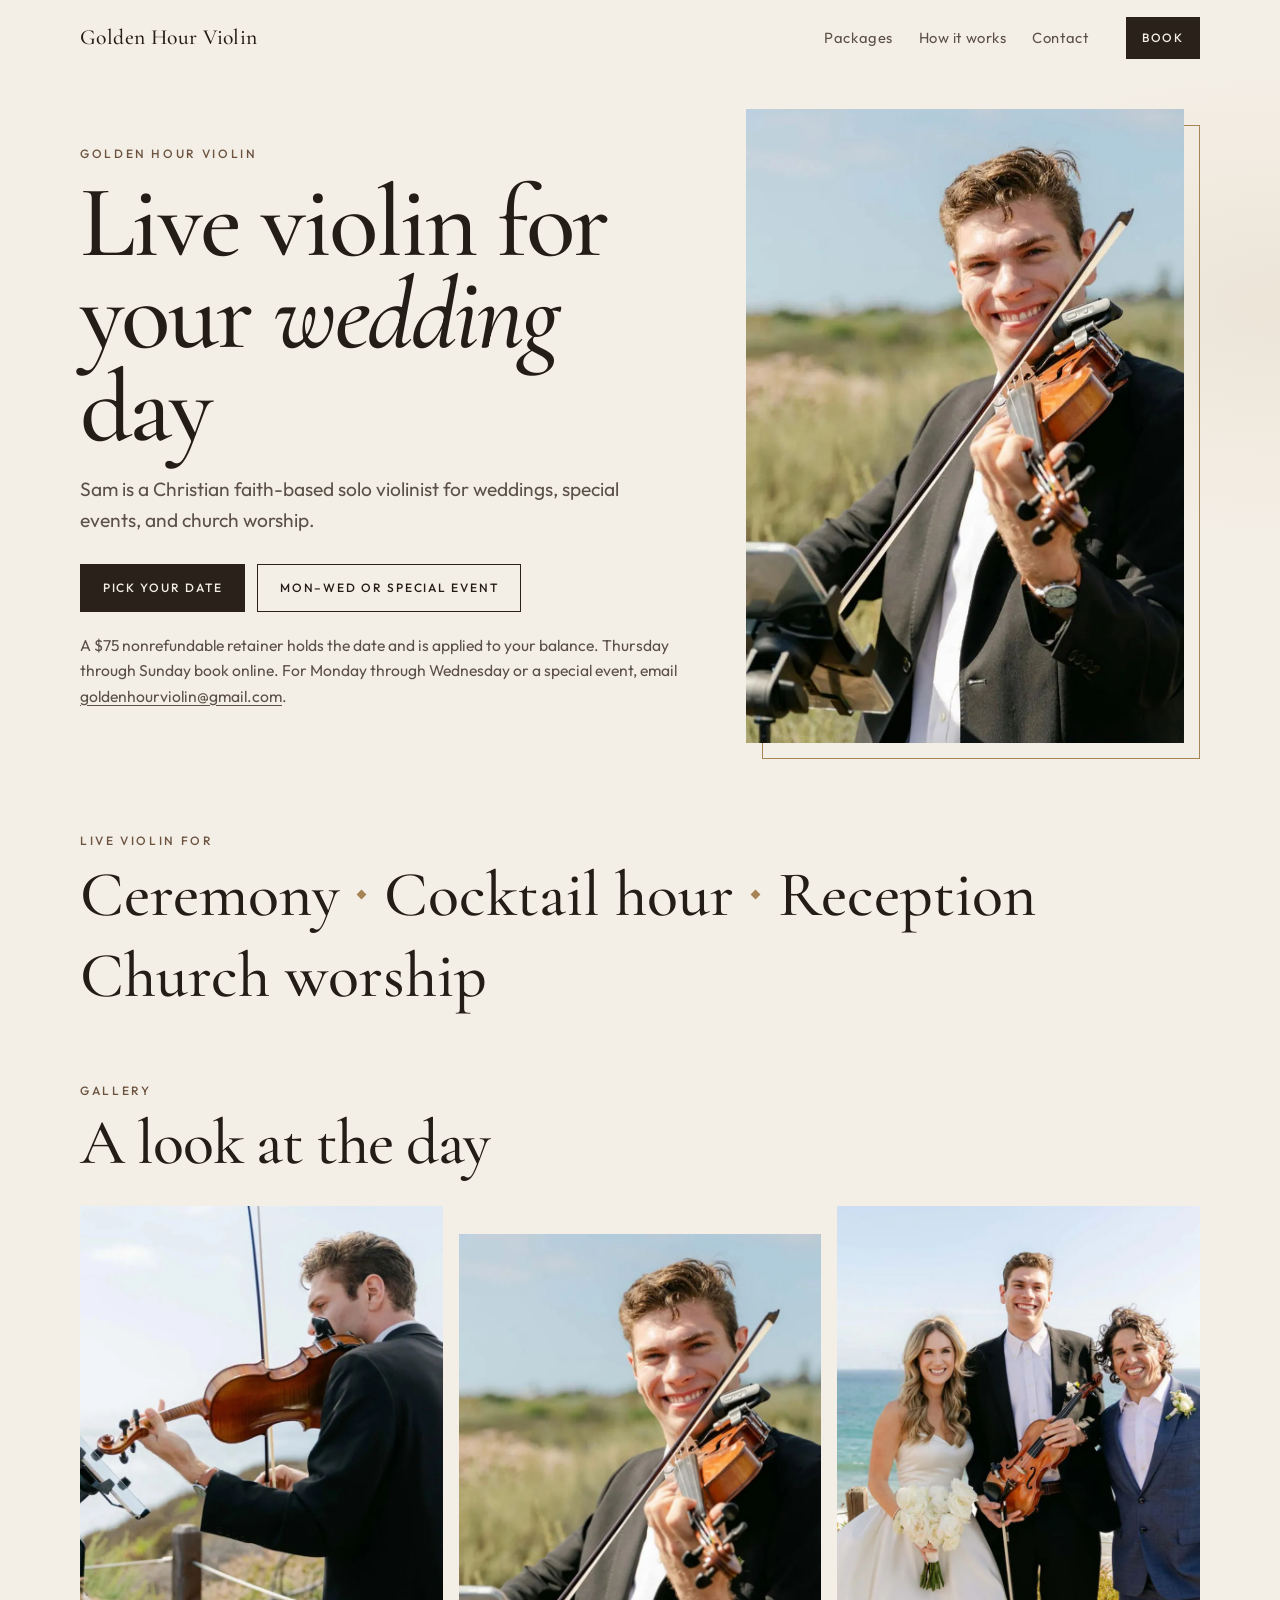
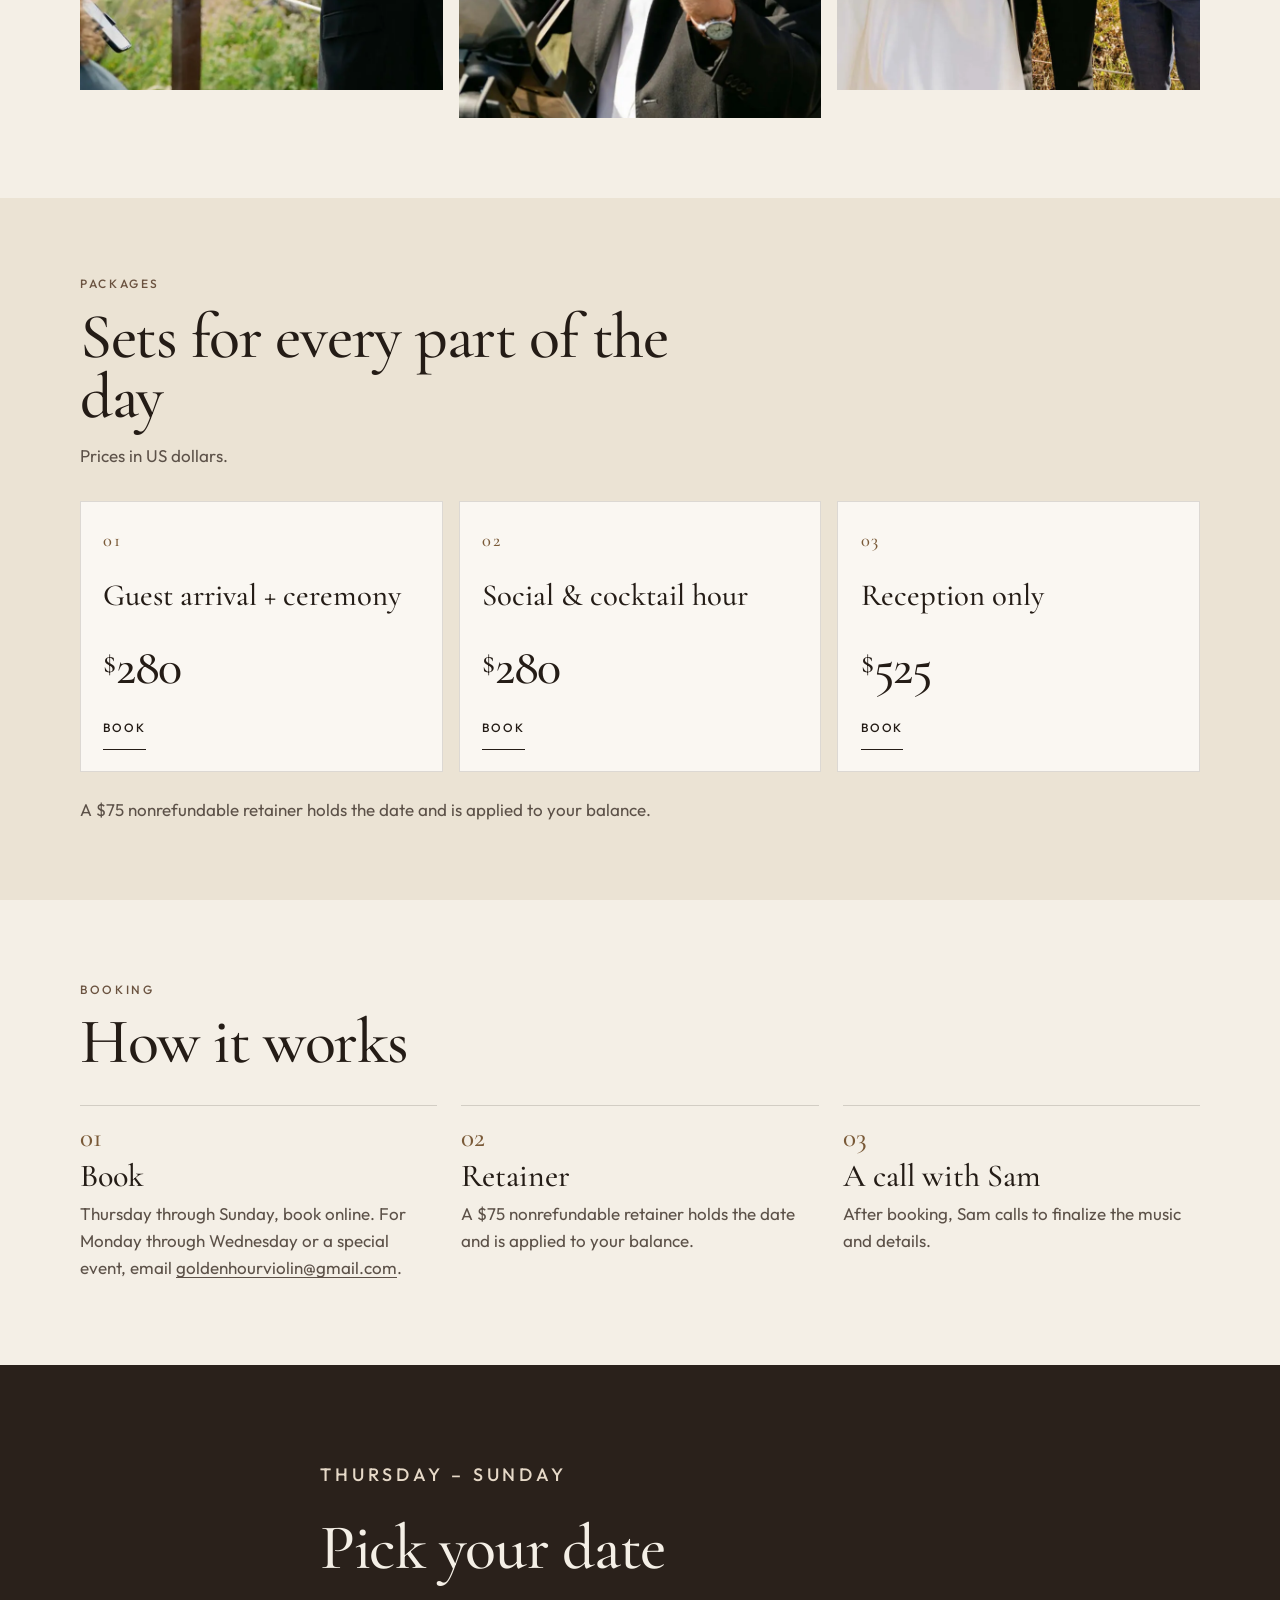
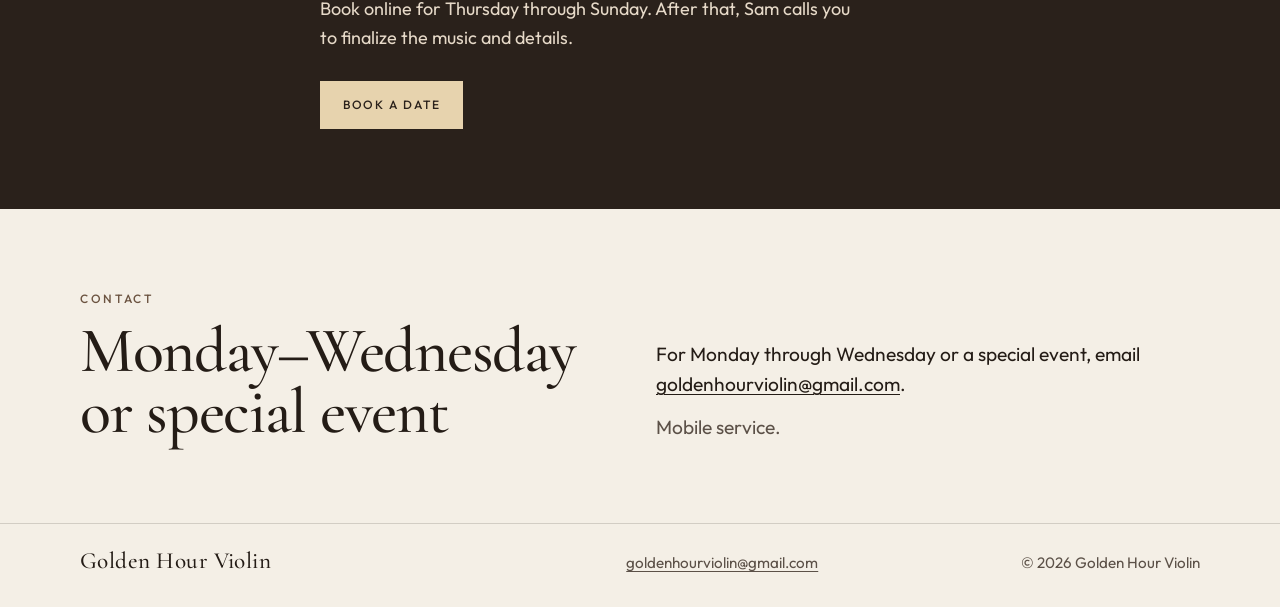
==== commit 5f4dbea4: "Remove the guest arrival + ceremony + social & cocktail package Drop the $525 combined package card " ====
--- a/index.html
+++ b/index.html
@@ -66,12 +66,6 @@
       },
       {
         "@type": "Offer",
-        "name": "Guest arrival + ceremony + social & cocktail",
-        "price": "525",
-        "priceCurrency": "USD"
-      },
-      {
-        "@type": "Offer",
         "name": "Reception only",
         "price": "525",
         "priceCurrency": "USD"
@@ -189,14 +183,6 @@
           <li>
             <article class="package">
               <p class="package-index">03</p>
-              <h3>Guest arrival + ceremony + social &amp; cocktail</h3>
-              <p class="price"><span class="currency" aria-hidden="true">$</span>525</p>
-              <a class="text-link" href="https://book.squareup.com/appointments/0f2juwg2oo81ss/location/L2WKE6Z5AJVSV" target="_blank" rel="noopener noreferrer">Book<span class="sr-only"> guest arrival, ceremony, and social and cocktail (opens in a new tab)</span></a>
-            </article>
-          </li>
-          <li>
-            <article class="package">
-              <p class="package-index">04</p>
               <h3>Reception only</h3>
               <p class="price"><span class="currency" aria-hidden="true">$</span>525</p>
               <a class="text-link" href="https://book.squareup.com/appointments/0f2juwg2oo81ss/location/L2WKE6Z5AJVSV" target="_blank" rel="noopener noreferrer">Book<span class="sr-only"> reception only (opens in a new tab)</span></a>
--- a/styles.css
+++ b/styles.css
@@ -651,9 +651,12 @@
     flex: 0 0 auto;
   }
 
-  .package-grid,
   .gallery-grid {
     grid-template-columns: 1fr 1fr;
+  }
+
+  .package-grid {
+    grid-template-columns: repeat(3, 1fr);
   }
 
   .steps {
@@ -742,8 +745,16 @@
   }
 
   .package-grid {
-    grid-template-columns: 1fr 1fr;
+    grid-template-columns: repeat(3, 1fr);
     gap: 1rem;
+  }
+}
+
+@media (min-width: 930px) {
+  /* Ceremony, cocktail hour, and reception fit one line, so Church worship
+     wraps by itself. A leading diamond would hang under Ceremony. */
+  .moment:last-child .diamond {
+    display: none;
   }
 }
 
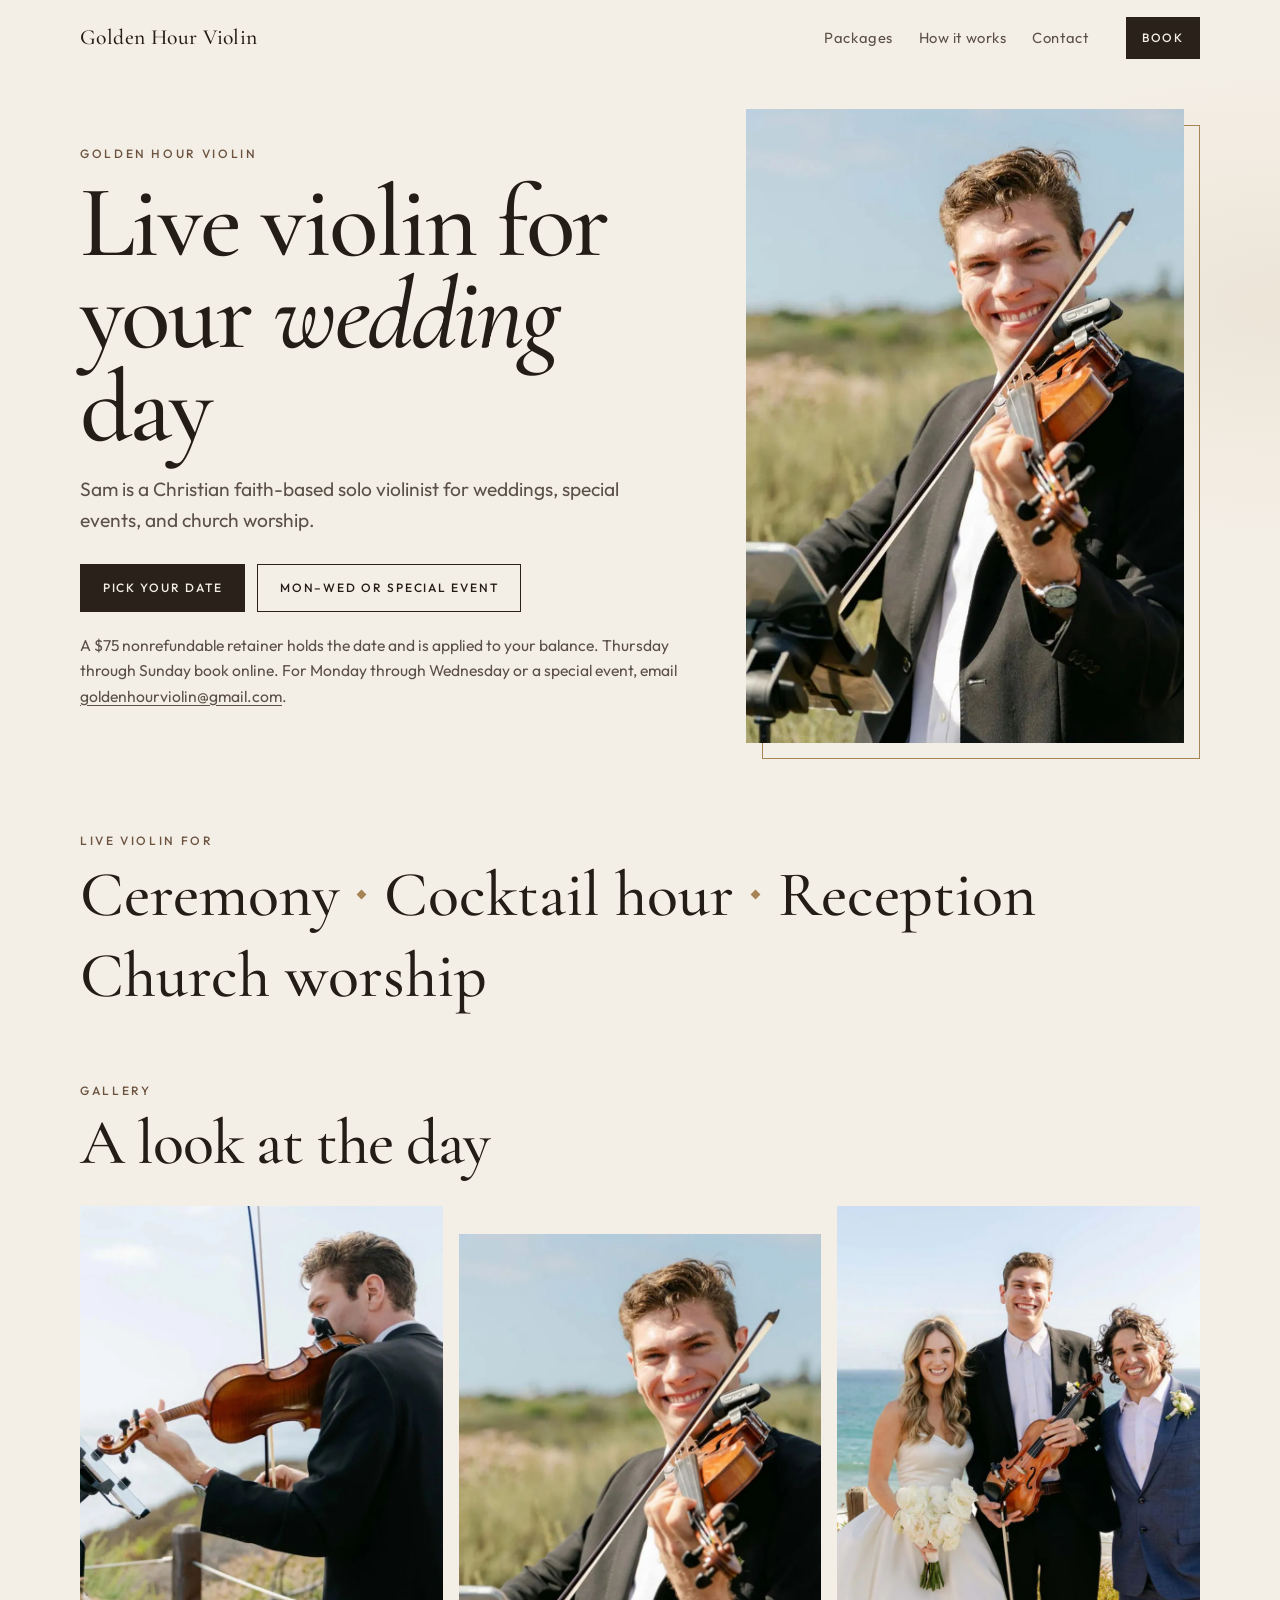
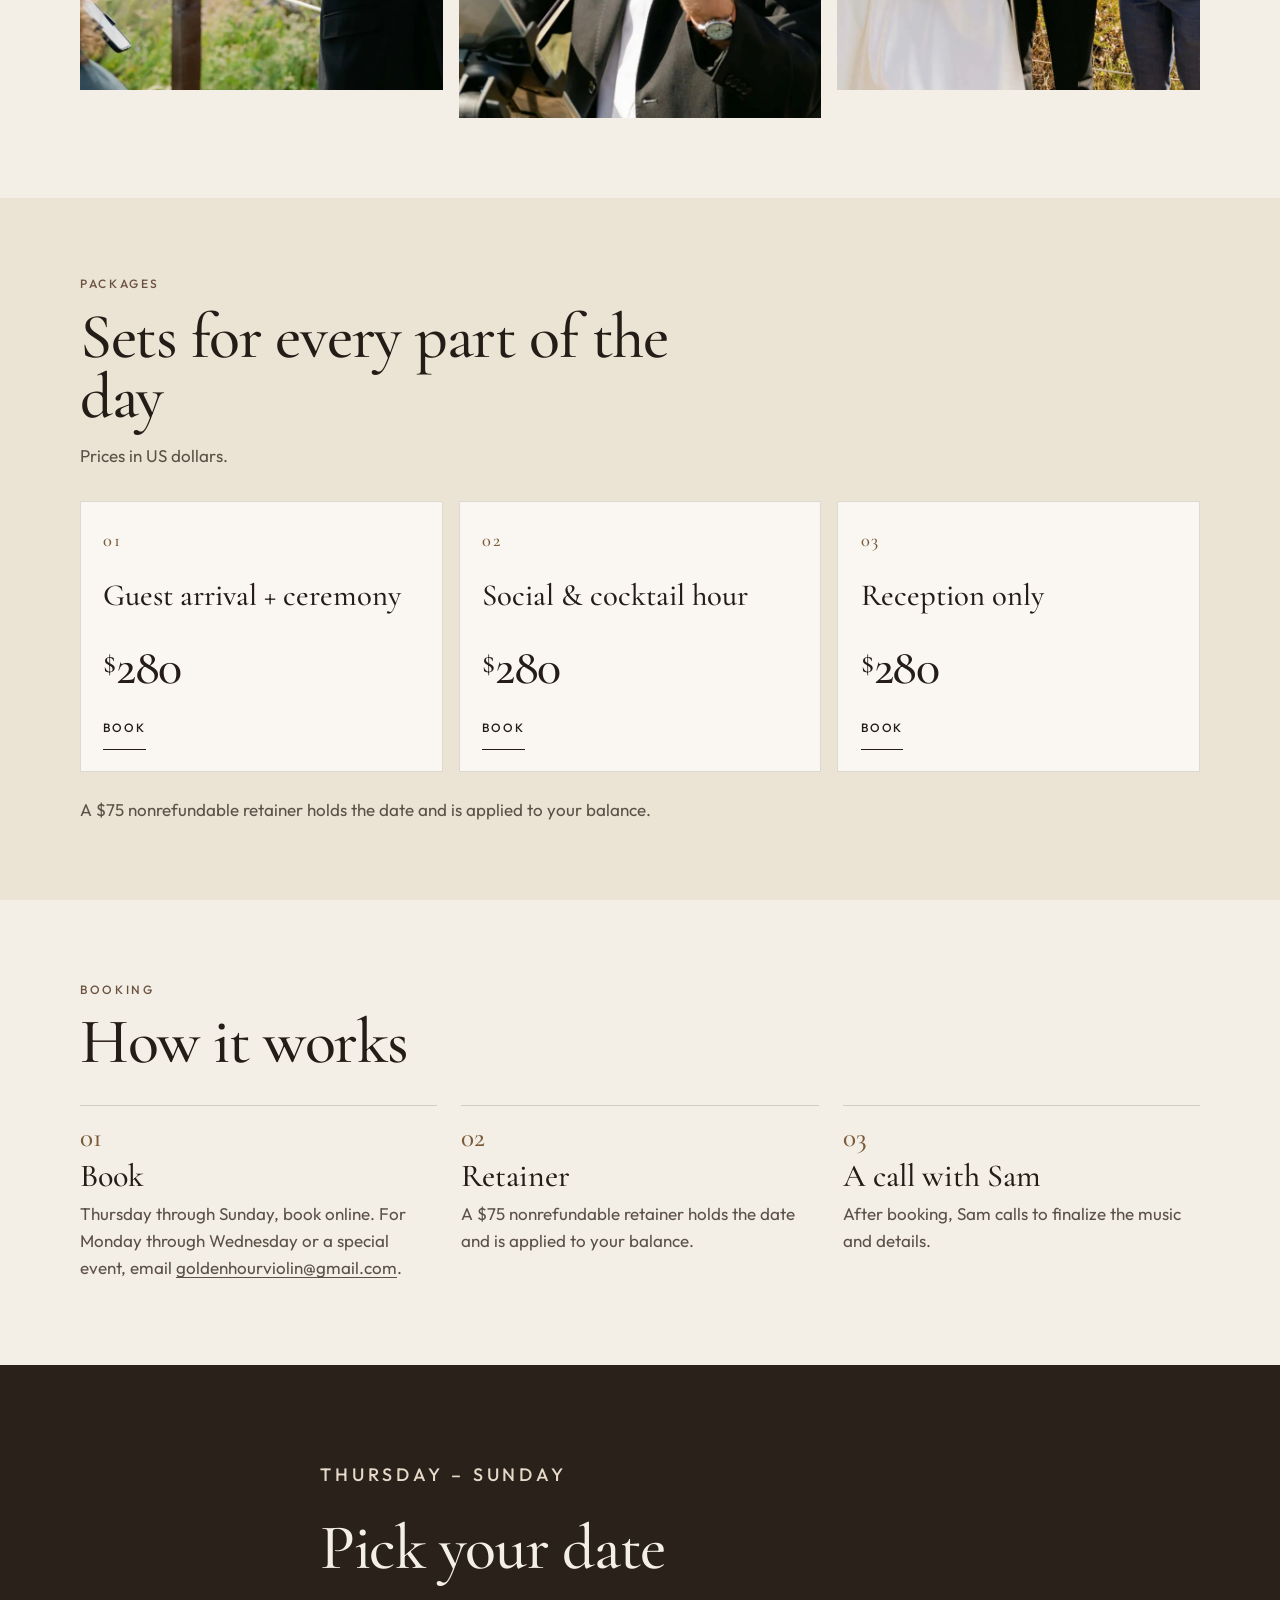
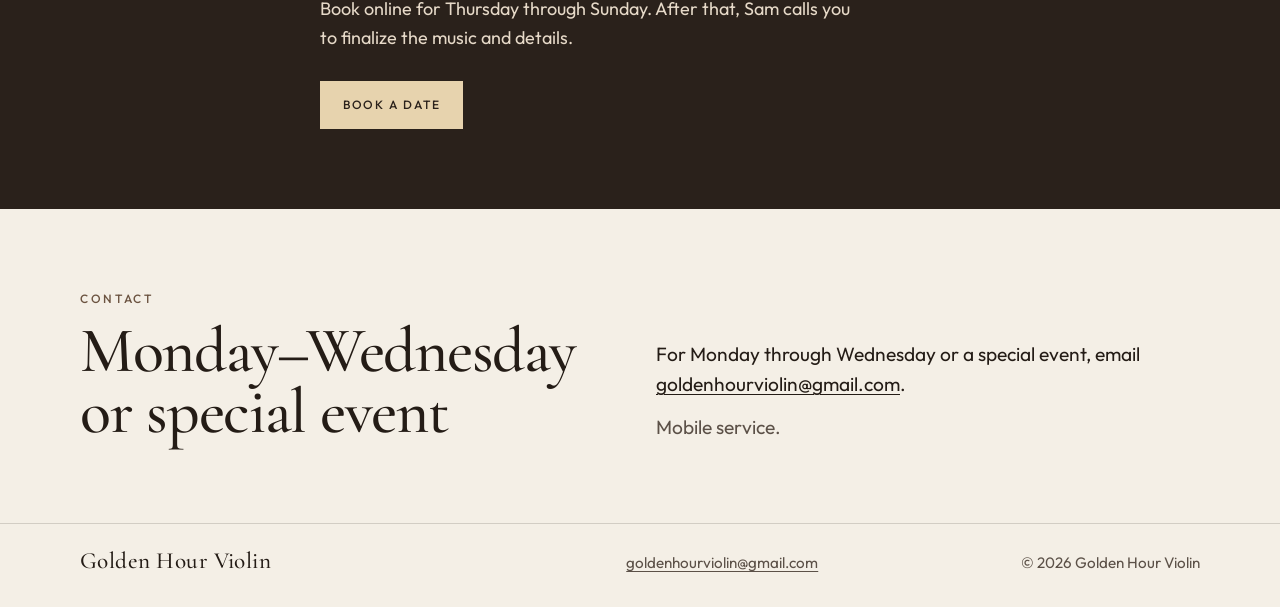
==== commit 581e357f: "Lower Reception only to $280 Reception only drops from $525 to $280, so every package is now $280. U" ====
--- a/index.html
+++ b/index.html
@@ -4,14 +4,14 @@
   <meta charset="utf-8">
   <meta name="viewport" content="width=device-width, initial-scale=1">
   <title>Golden Hour Violin</title>
-  <meta name="description" content="Christian faith-based solo violin for weddings and church services — ceremony, cocktail hour, and reception. Packages $280–$525.">
+  <meta name="description" content="Christian faith-based solo violin for weddings and church services — ceremony, cocktail hour, and reception. $280 per package.">
   <meta name="color-scheme" content="light">
   <meta name="theme-color" content="#f4efe6">
   <link rel="canonical" href="https://goldenhourviolin.com/">
 
   <meta property="og:site_name" content="Golden Hour Violin">
   <meta property="og:title" content="Golden Hour Violin">
-  <meta property="og:description" content="Christian faith-based solo violin for weddings and church services — ceremony, cocktail hour, and reception. Packages $280–$525.">
+  <meta property="og:description" content="Christian faith-based solo violin for weddings and church services — ceremony, cocktail hour, and reception. $280 per package.">
   <meta property="og:type" content="website">
   <meta property="og:url" content="https://goldenhourviolin.com/">
   <meta property="og:image" content="https://goldenhourviolin.com/assets/og.jpg">
@@ -21,7 +21,7 @@
   <meta property="og:image:alt" content="Violinist in warm light, holding a violin.">
   <meta name="twitter:card" content="summary_large_image">
   <meta name="twitter:title" content="Golden Hour Violin">
-  <meta name="twitter:description" content="Christian faith-based solo violin for weddings and church services — ceremony, cocktail hour, and reception. Packages $280–$525.">
+  <meta name="twitter:description" content="Christian faith-based solo violin for weddings and church services — ceremony, cocktail hour, and reception. $280 per package.">
   <meta name="twitter:image" content="https://goldenhourviolin.com/assets/og.jpg">
   <meta name="twitter:image:alt" content="Violinist in warm light, holding a violin.">
 
@@ -45,8 +45,8 @@
     "url": "https://goldenhourviolin.com/",
     "email": "goldenhourviolin@gmail.com",
     "image": "https://goldenhourviolin.com/assets/og.jpg",
-    "description": "Christian faith-based solo violin for weddings and church services — ceremony, cocktail hour, and reception. Packages $280–$525.",
-    "priceRange": "$280–$525",
+    "description": "Christian faith-based solo violin for weddings and church services — ceremony, cocktail hour, and reception. $280 per package.",
+    "priceRange": "$280",
     "founder": {
       "@type": "Person",
       "name": "Sam"
@@ -67,7 +67,7 @@
       {
         "@type": "Offer",
         "name": "Reception only",
-        "price": "525",
+        "price": "280",
         "priceCurrency": "USD"
       }
     ]
@@ -184,7 +184,7 @@
             <article class="package">
               <p class="package-index">03</p>
               <h3>Reception only</h3>
-              <p class="price"><span class="currency" aria-hidden="true">$</span>525</p>
+              <p class="price"><span class="currency" aria-hidden="true">$</span>280</p>
               <a class="text-link" href="https://book.squareup.com/appointments/0f2juwg2oo81ss/location/L2WKE6Z5AJVSV" target="_blank" rel="noopener noreferrer">Book<span class="sr-only"> reception only (opens in a new tab)</span></a>
             </article>
           </li>
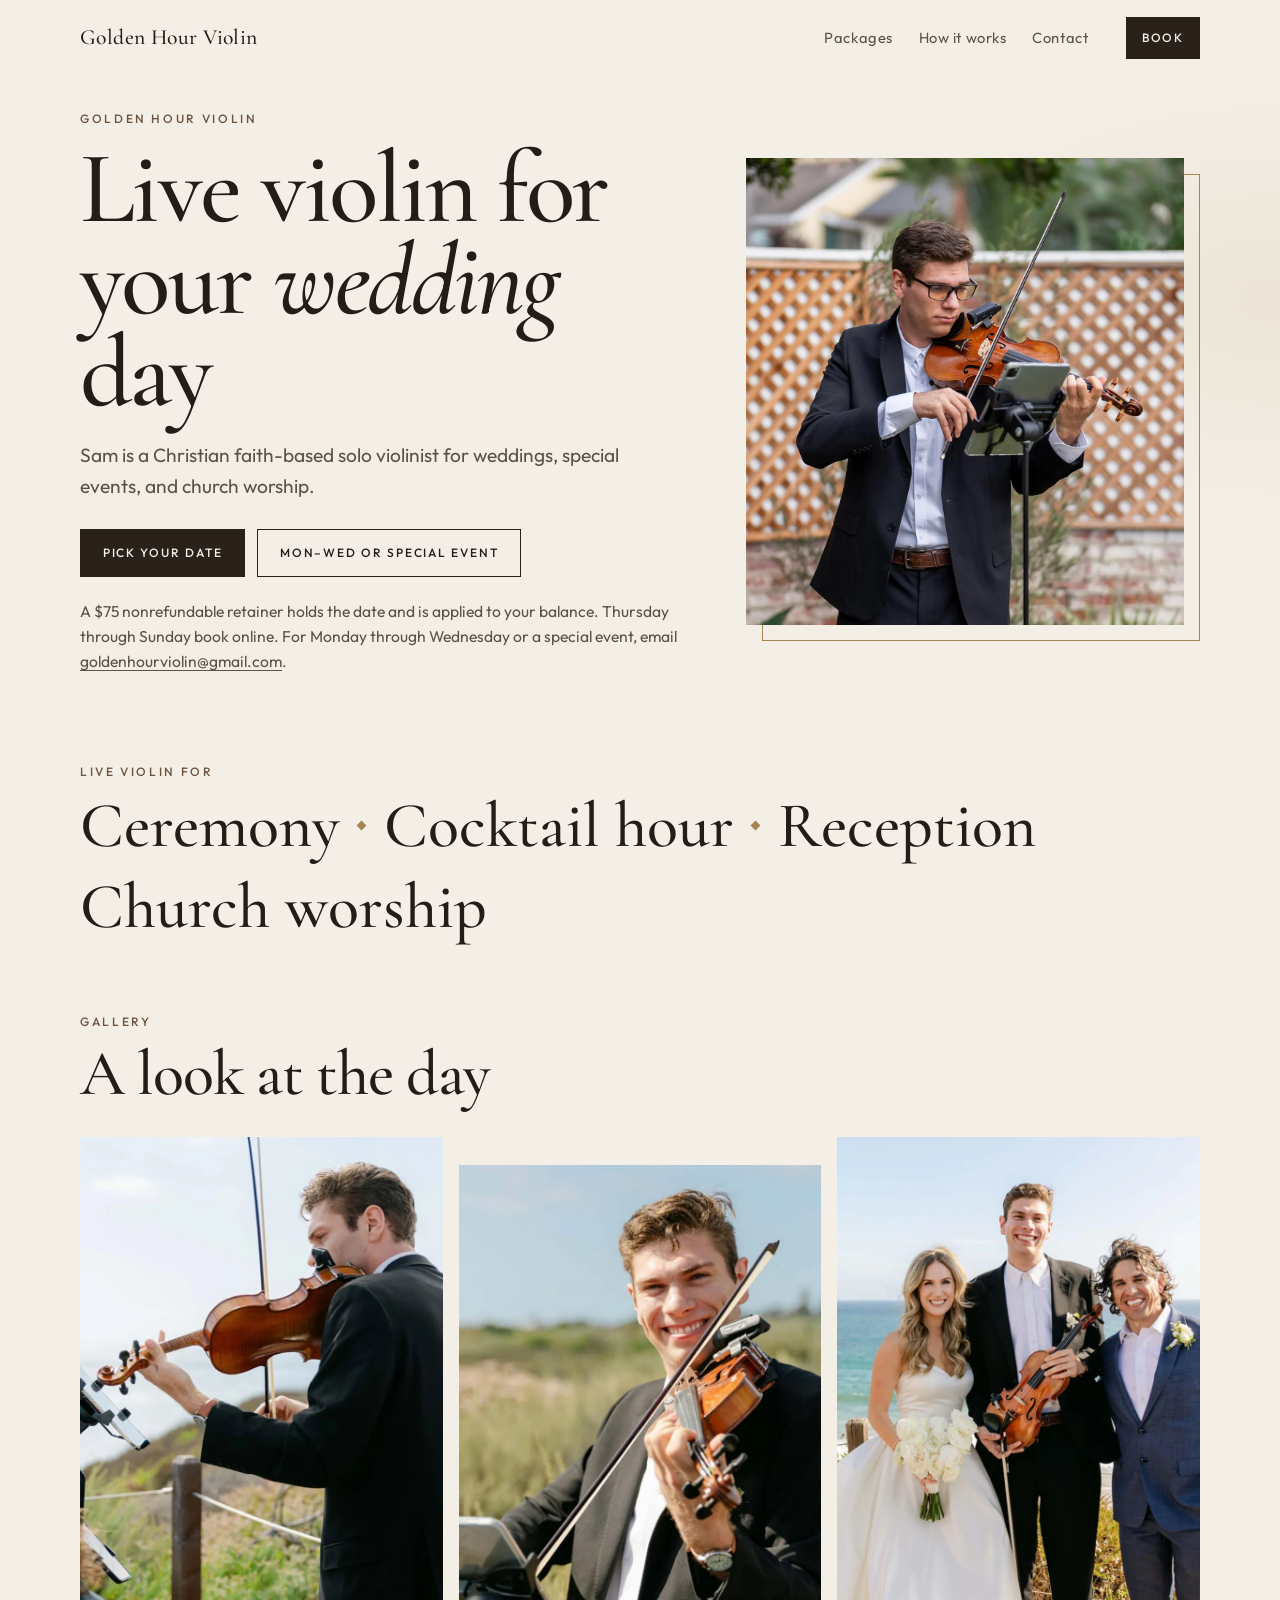
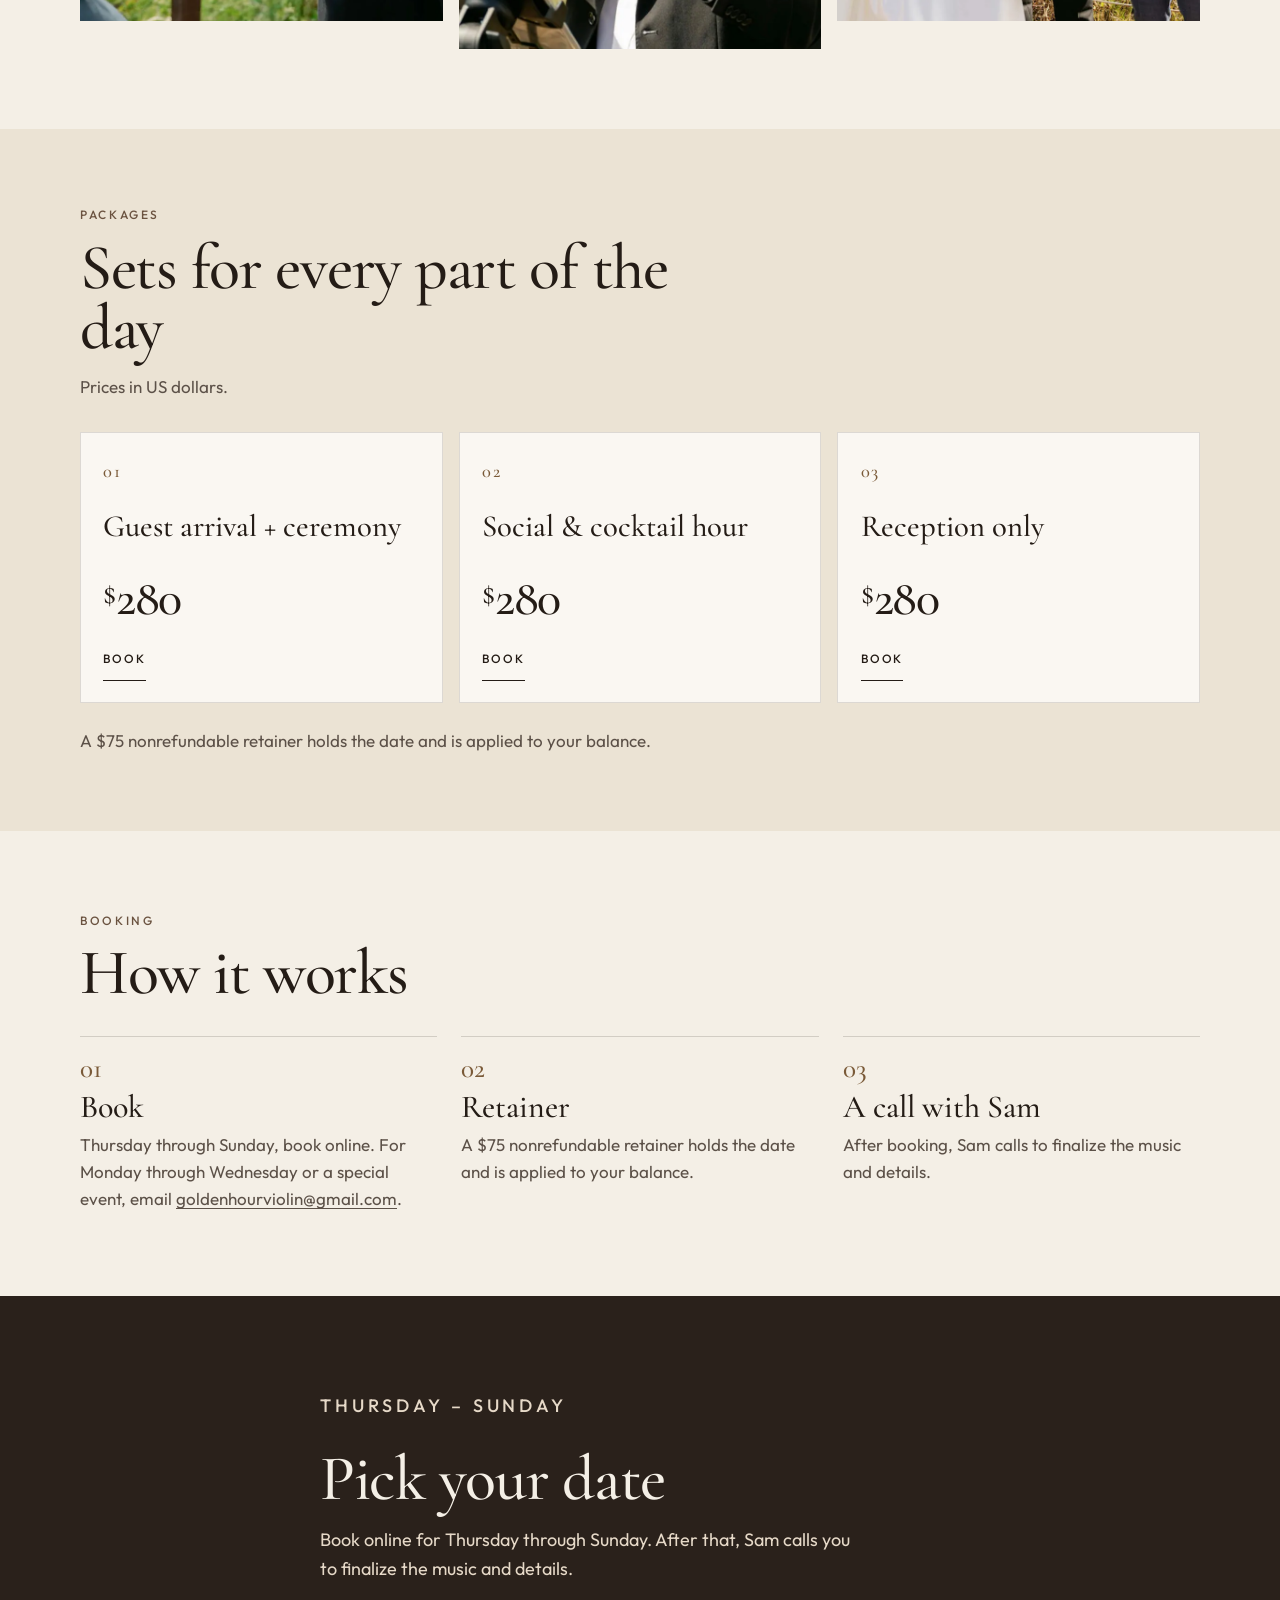
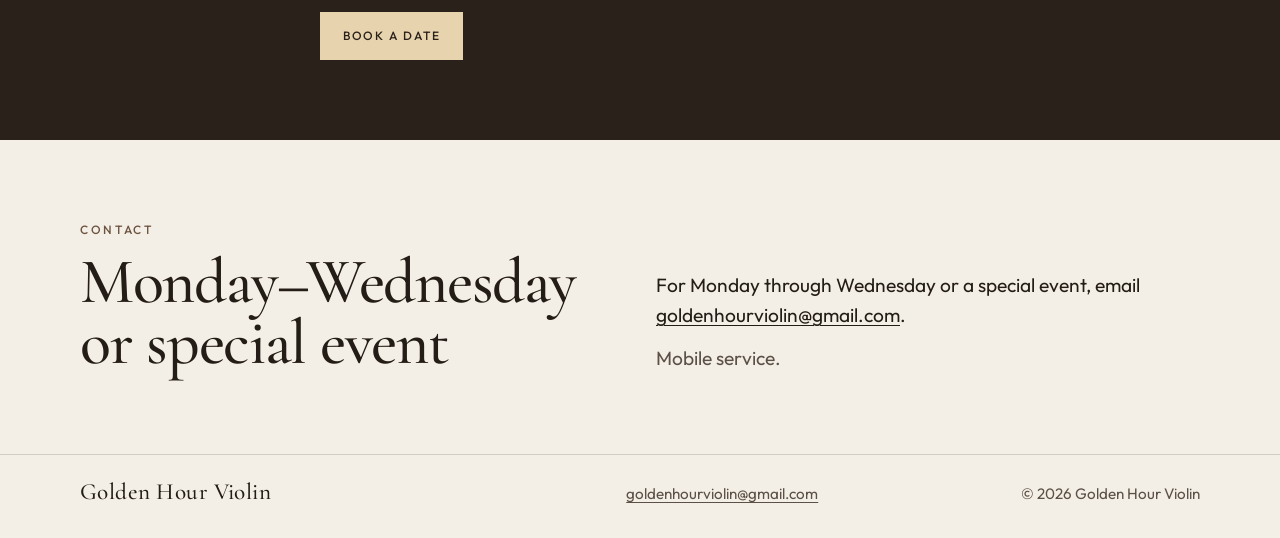
==== commit c66da548: "Replace the hero photo with Sam playing violin Use a cropped, metadata-free JPEG and WebP of the out" ====
--- a/index.html
+++ b/index.html
@@ -33,7 +33,7 @@
   <link rel="preload" href="assets/fonts/cormorant-roman-latin.woff2" as="font" type="font/woff2" crossorigin>
   <link rel="preload" href="assets/fonts/cormorant-italic-latin.woff2" as="font" type="font/woff2" crossorigin>
   <link rel="preload" href="assets/fonts/outfit-latin.woff2" as="font" type="font/woff2" crossorigin>
-  <link rel="preload" href="assets/images/portrait-hold.webp" as="image" type="image/webp" fetchpriority="high">
+  <link rel="preload" href="assets/images/portrait-hero.webp" as="image" type="image/webp" fetchpriority="high">
 
   <link rel="stylesheet" href="styles.css">
 
@@ -108,8 +108,8 @@
         </div>
         <figure class="hero-photo">
           <picture>
-            <source srcset="assets/images/portrait-hold.webp" type="image/webp">
-            <img src="assets/images/portrait-hold.jpg" width="774" height="1120" alt="Violinist in a black dress holding a violin, lit by warm light." fetchpriority="high" decoding="async">
+            <source srcset="assets/images/portrait-hero.webp" type="image/webp">
+            <img src="assets/images/portrait-hero.jpg" width="1200" height="1278" alt="Sam playing violin outdoors in a black suit and white shirt." fetchpriority="high" decoding="async">
           </picture>
         </figure>
       </div>
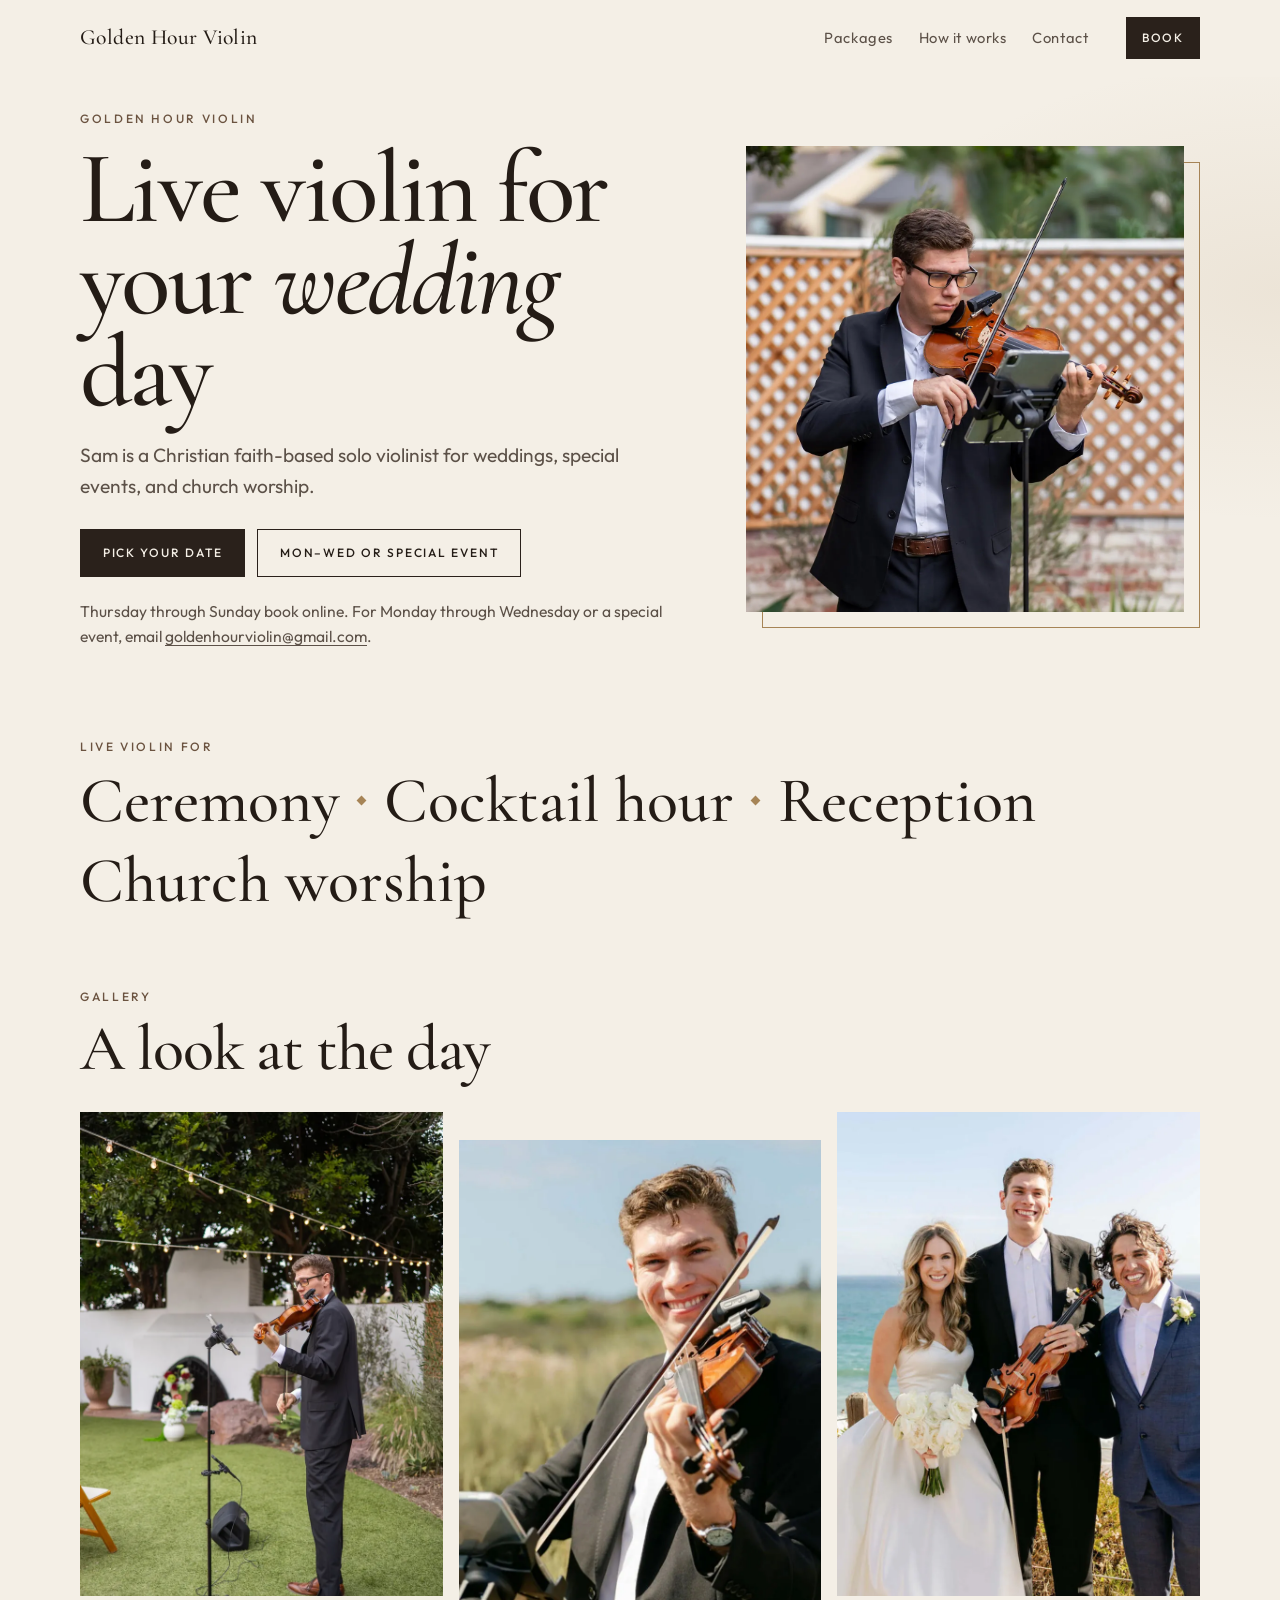
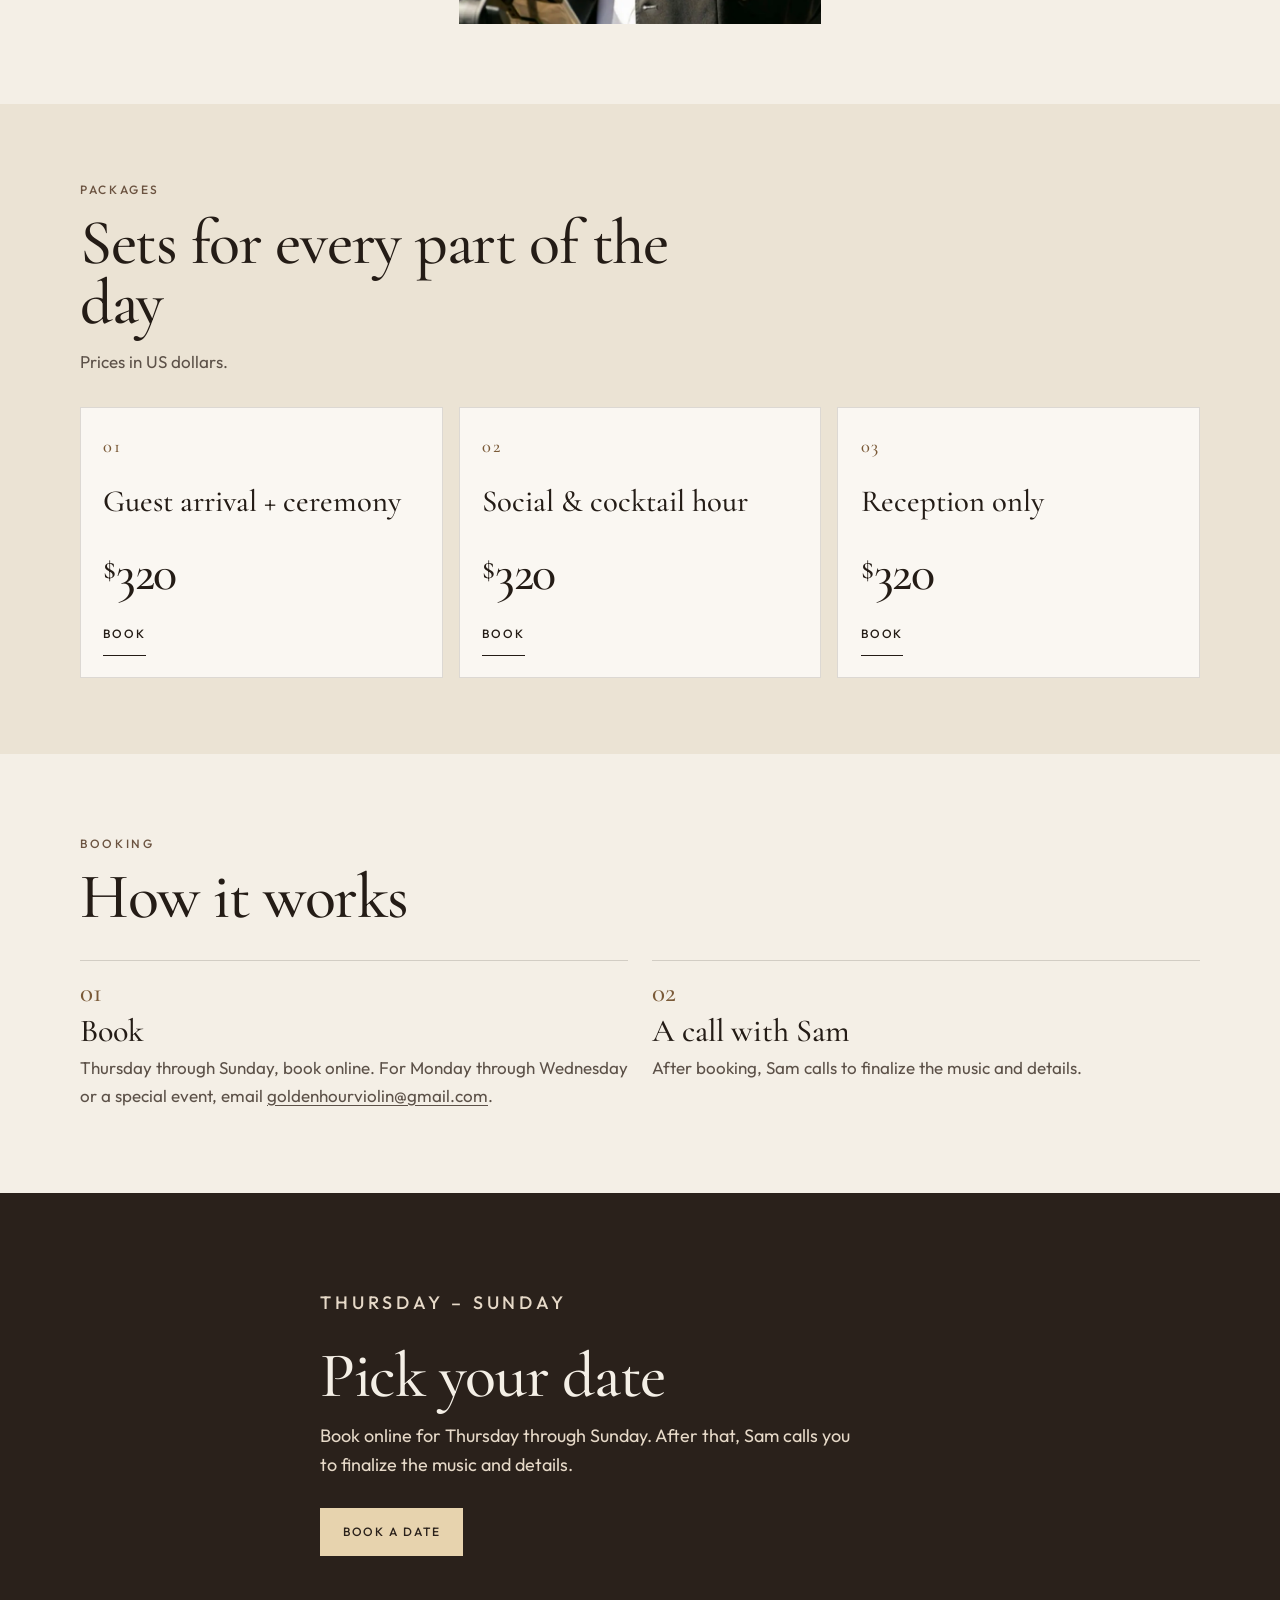
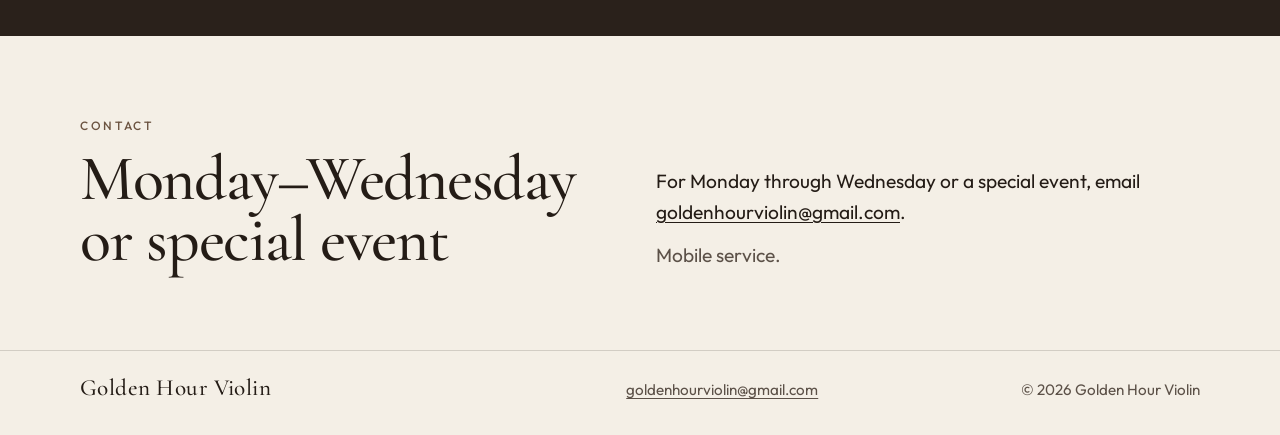
==== commit 5ec0f2f2: "Raise package prices to $320 and replace the first gallery photo. Every public package price is now " ====
--- a/index.html
+++ b/index.html
@@ -4,14 +4,14 @@
   <meta charset="utf-8">
   <meta name="viewport" content="width=device-width, initial-scale=1">
   <title>Golden Hour Violin</title>
-  <meta name="description" content="Christian faith-based solo violin for weddings and church services — ceremony, cocktail hour, and reception. $280 per package.">
+  <meta name="description" content="Christian faith-based solo violin for weddings and church services — ceremony, cocktail hour, and reception. $320 per package.">
   <meta name="color-scheme" content="light">
   <meta name="theme-color" content="#f4efe6">
   <link rel="canonical" href="https://goldenhourviolin.com/">
 
   <meta property="og:site_name" content="Golden Hour Violin">
   <meta property="og:title" content="Golden Hour Violin">
-  <meta property="og:description" content="Christian faith-based solo violin for weddings and church services — ceremony, cocktail hour, and reception. $280 per package.">
+  <meta property="og:description" content="Christian faith-based solo violin for weddings and church services — ceremony, cocktail hour, and reception. $320 per package.">
   <meta property="og:type" content="website">
   <meta property="og:url" content="https://goldenhourviolin.com/">
   <meta property="og:image" content="https://goldenhourviolin.com/assets/og.jpg">
@@ -21,7 +21,7 @@
   <meta property="og:image:alt" content="Violinist in warm light, holding a violin.">
   <meta name="twitter:card" content="summary_large_image">
   <meta name="twitter:title" content="Golden Hour Violin">
-  <meta name="twitter:description" content="Christian faith-based solo violin for weddings and church services — ceremony, cocktail hour, and reception. $280 per package.">
+  <meta name="twitter:description" content="Christian faith-based solo violin for weddings and church services — ceremony, cocktail hour, and reception. $320 per package.">
   <meta name="twitter:image" content="https://goldenhourviolin.com/assets/og.jpg">
   <meta name="twitter:image:alt" content="Violinist in warm light, holding a violin.">
 
@@ -45,8 +45,8 @@
     "url": "https://goldenhourviolin.com/",
     "email": "goldenhourviolin@gmail.com",
     "image": "https://goldenhourviolin.com/assets/og.jpg",
-    "description": "Christian faith-based solo violin for weddings and church services — ceremony, cocktail hour, and reception. $280 per package.",
-    "priceRange": "$280",
+    "description": "Christian faith-based solo violin for weddings and church services — ceremony, cocktail hour, and reception. $320 per package.",
+    "priceRange": "$320",
     "founder": {
       "@type": "Person",
       "name": "Sam"
@@ -55,19 +55,19 @@
       {
         "@type": "Offer",
         "name": "Guest arrival + ceremony",
-        "price": "280",
+        "price": "320",
         "priceCurrency": "USD"
       },
       {
         "@type": "Offer",
         "name": "Social & cocktail hour",
-        "price": "280",
+        "price": "320",
         "priceCurrency": "USD"
       },
       {
         "@type": "Offer",
         "name": "Reception only",
-        "price": "280",
+        "price": "320",
         "priceCurrency": "USD"
       }
     ]
@@ -104,7 +104,7 @@
             <a class="btn" href="https://book.squareup.com/appointments/0f2juwg2oo81ss/location/L2WKE6Z5AJVSV" target="_blank" rel="noopener noreferrer">Pick your date<span class="sr-only"> (opens in a new tab)</span></a>
             <a class="btn btn-ghost" href="mailto:goldenhourviolin@gmail.com">Mon–Wed or special event</a>
           </div>
-          <p class="fine">A $75 nonrefundable retainer holds the date and is applied to your balance. Thursday through Sunday book online. For Monday through Wednesday or a special event, email <a href="mailto:goldenhourviolin@gmail.com">goldenhourviolin@gmail.com</a>.</p>
+          <p class="fine">Thursday through Sunday book online. For Monday through Wednesday or a special event, email <a href="mailto:goldenhourviolin@gmail.com">goldenhourviolin@gmail.com</a>.</p>
         </div>
         <figure class="hero-photo">
           <picture>
@@ -137,7 +137,7 @@
           <figure>
             <picture>
               <source srcset="assets/images/portrait-play.webp" type="image/webp">
-              <img src="assets/images/portrait-play.jpg" width="774" height="1113" alt="Violinist playing, with guests softly lit in the background." loading="lazy" decoding="async">
+              <img src="assets/images/portrait-play.jpg" width="774" height="1161" alt="Violinist playing in an outdoor courtyard, with string lights overhead." loading="lazy" decoding="async">
             </picture>
           </figure>
           <figure>
@@ -168,7 +168,7 @@
             <article class="package">
               <p class="package-index">01</p>
               <h3>Guest arrival + ceremony</h3>
-              <p class="price"><span class="currency" aria-hidden="true">$</span>280</p>
+              <p class="price"><span class="currency" aria-hidden="true">$</span>320</p>
               <a class="text-link" href="https://book.squareup.com/appointments/0f2juwg2oo81ss/location/L2WKE6Z5AJVSV" target="_blank" rel="noopener noreferrer">Book<span class="sr-only"> guest arrival and ceremony (opens in a new tab)</span></a>
             </article>
           </li>
@@ -176,7 +176,7 @@
             <article class="package">
               <p class="package-index">02</p>
               <h3>Social &amp; cocktail hour</h3>
-              <p class="price"><span class="currency" aria-hidden="true">$</span>280</p>
+              <p class="price"><span class="currency" aria-hidden="true">$</span>320</p>
               <a class="text-link" href="https://book.squareup.com/appointments/0f2juwg2oo81ss/location/L2WKE6Z5AJVSV" target="_blank" rel="noopener noreferrer">Book<span class="sr-only"> social and cocktail hour (opens in a new tab)</span></a>
             </article>
           </li>
@@ -184,12 +184,11 @@
             <article class="package">
               <p class="package-index">03</p>
               <h3>Reception only</h3>
-              <p class="price"><span class="currency" aria-hidden="true">$</span>280</p>
+              <p class="price"><span class="currency" aria-hidden="true">$</span>320</p>
               <a class="text-link" href="https://book.squareup.com/appointments/0f2juwg2oo81ss/location/L2WKE6Z5AJVSV" target="_blank" rel="noopener noreferrer">Book<span class="sr-only"> reception only (opens in a new tab)</span></a>
             </article>
           </li>
         </ul>
-        <p class="retainer">A $75 nonrefundable retainer holds the date and is applied to your balance.</p>
       </div>
     </section>
 
@@ -207,11 +206,6 @@
           </li>
           <li>
             <p class="step-num">02</p>
-            <h3>Retainer</h3>
-            <p>A $75 nonrefundable retainer holds the date and is applied to your balance.</p>
-          </li>
-          <li>
-            <p class="step-num">03</p>
             <h3>A call with Sam</h3>
             <p>After booking, Sam calls to finalize the music and details.</p>
           </li>
--- a/styles.css
+++ b/styles.css
@@ -533,12 +533,6 @@
   border-bottom-color: var(--label);
 }
 
-.retainer {
-  max-width: 38rem;
-  margin-top: 1.5rem;
-  color: var(--ink-soft);
-}
-
 .how {
   padding: 5rem 0 5.25rem;
 }
@@ -660,7 +654,7 @@
   }
 
   .steps {
-    grid-template-columns: repeat(3, 1fr);
+    grid-template-columns: repeat(2, 1fr);
     gap: 1.5rem;
   }
 
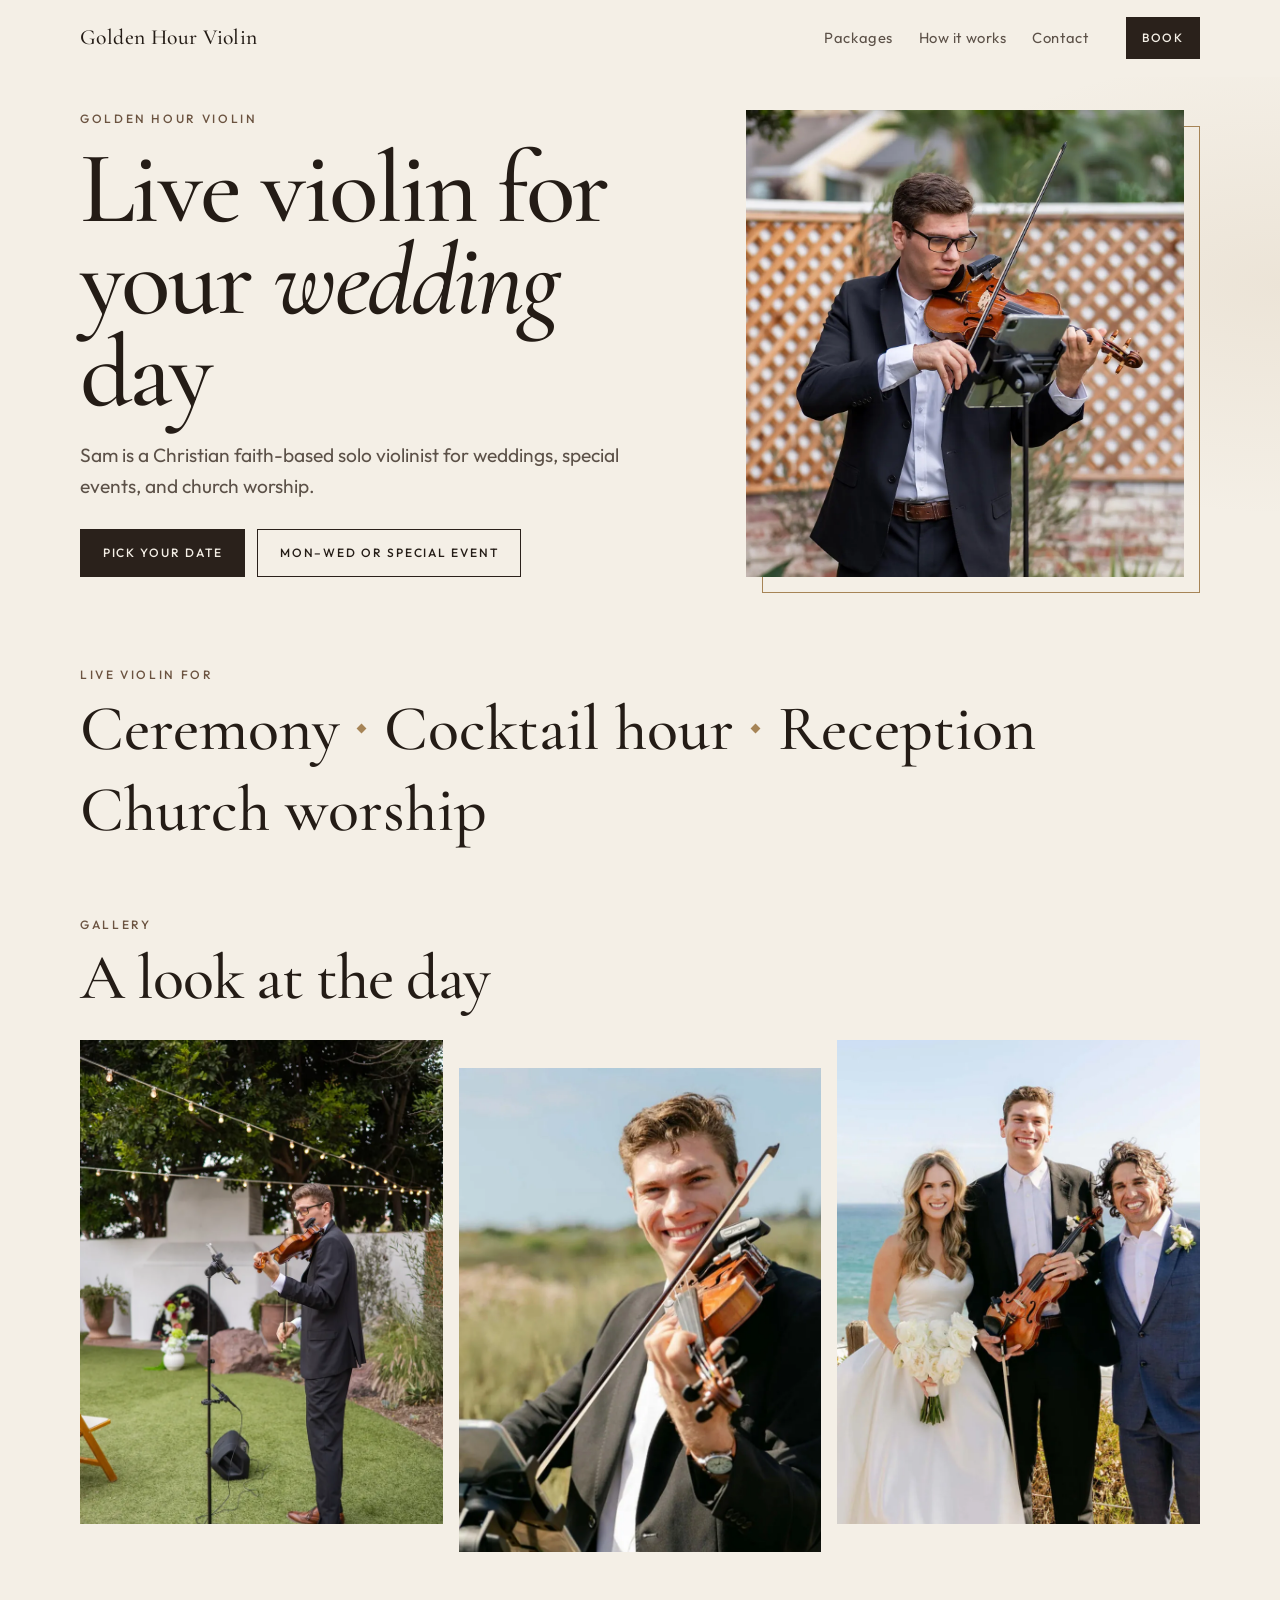
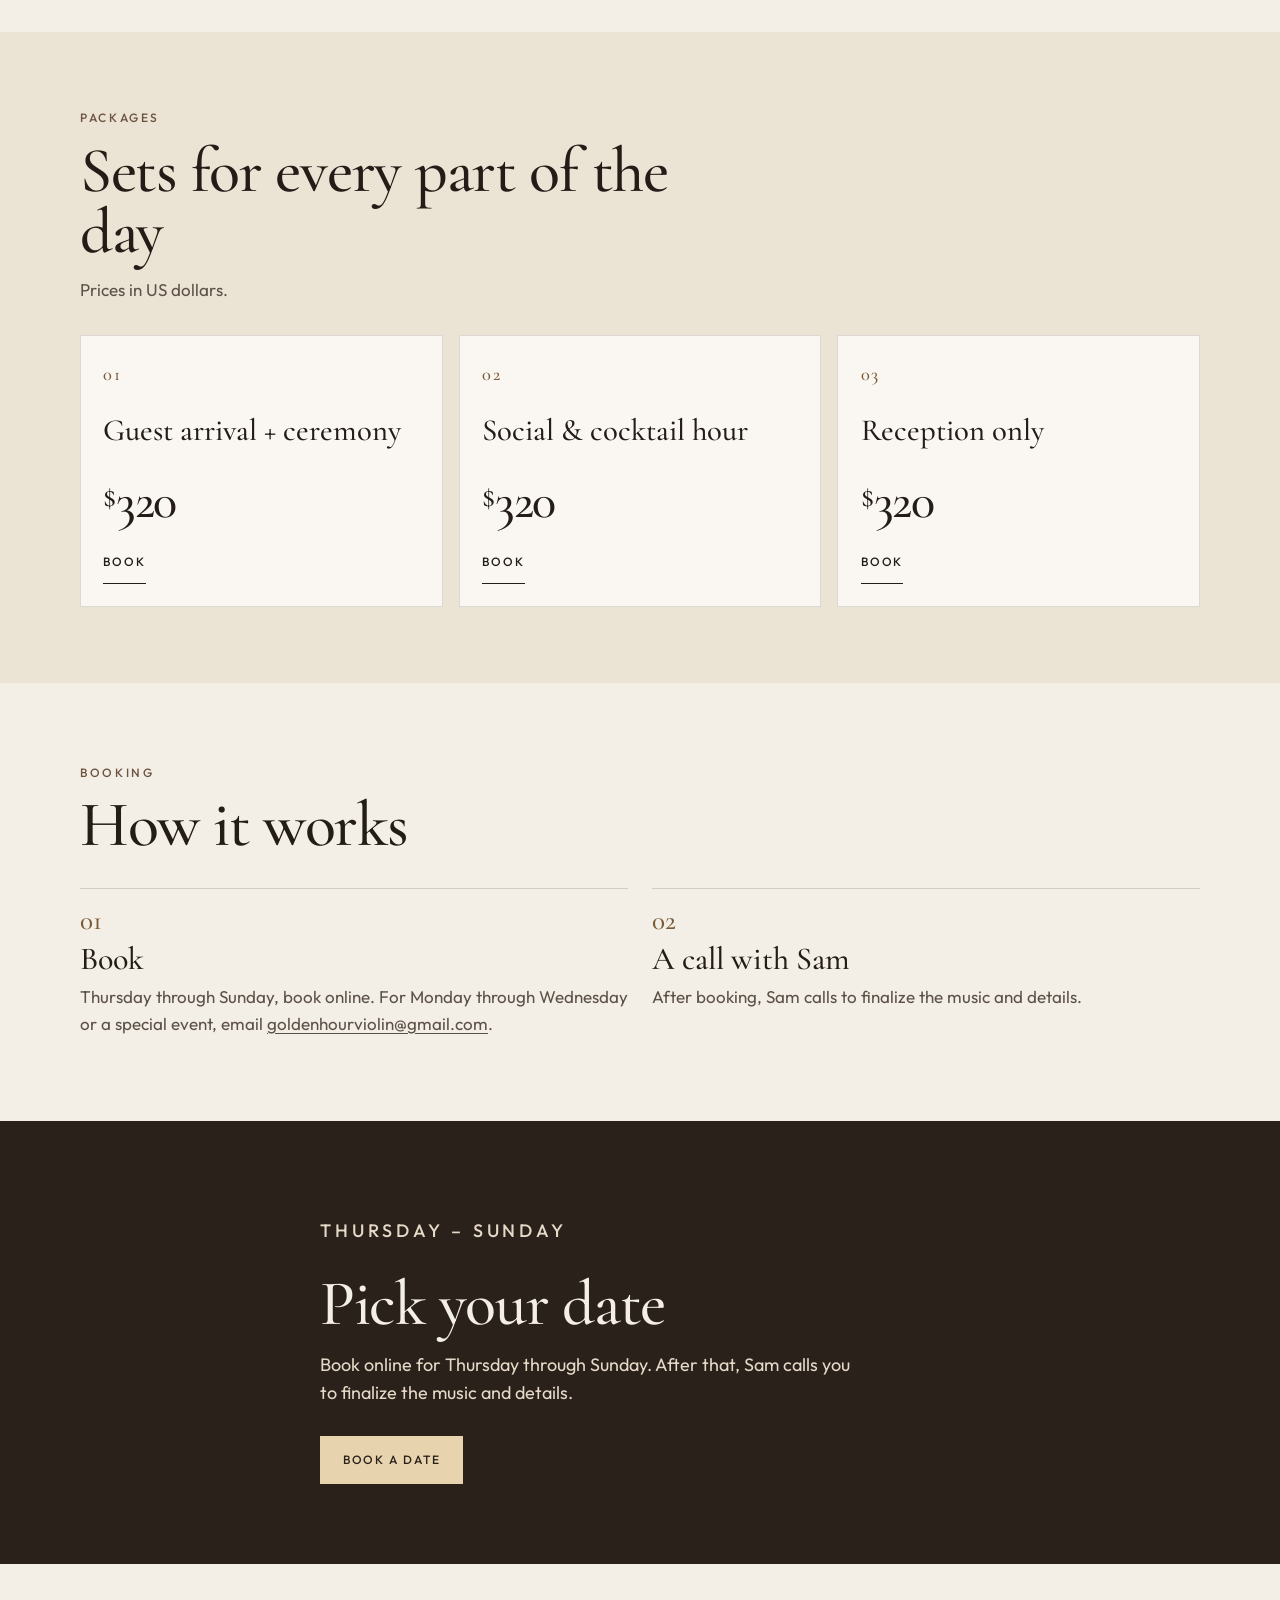
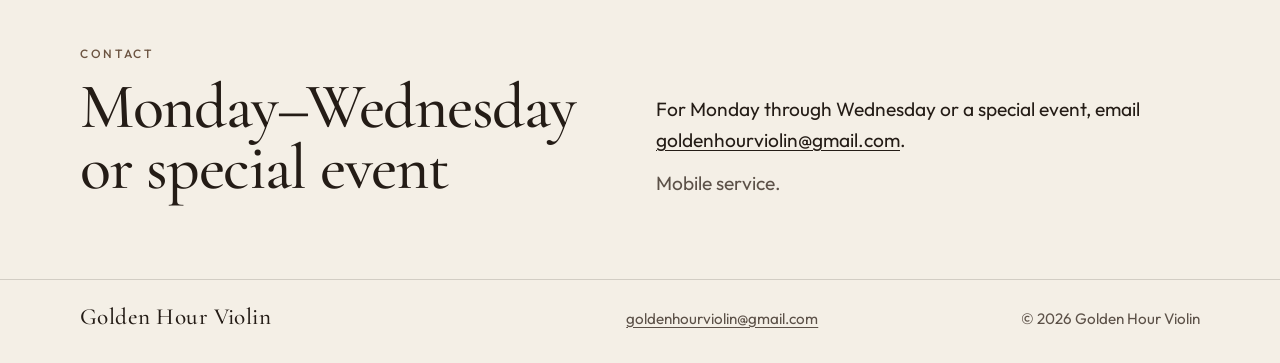
==== commit 7751eb61: "Remove the hero booking note under the homepage buttons. The Thursday–Sunday / Monday–Wednesday sent" ====
--- a/index.html
+++ b/index.html
@@ -104,7 +104,6 @@
             <a class="btn" href="https://book.squareup.com/appointments/0f2juwg2oo81ss/location/L2WKE6Z5AJVSV" target="_blank" rel="noopener noreferrer">Pick your date<span class="sr-only"> (opens in a new tab)</span></a>
             <a class="btn btn-ghost" href="mailto:goldenhourviolin@gmail.com">Mon–Wed or special event</a>
           </div>
-          <p class="fine">Thursday through Sunday book online. For Monday through Wednesday or a special event, email <a href="mailto:goldenhourviolin@gmail.com">goldenhourviolin@gmail.com</a>.</p>
         </div>
         <figure class="hero-photo">
           <picture>
--- a/styles.css
+++ b/styles.css
@@ -349,14 +349,6 @@
   margin-top: 1.75rem;
 }
 
-.fine {
-  max-width: 38rem;
-  margin-top: 1.35rem;
-  color: var(--ink-soft);
-  font-size: 0.98rem;
-}
-
-.fine a,
 .steps a,
 .contact a,
 .site-footer a {
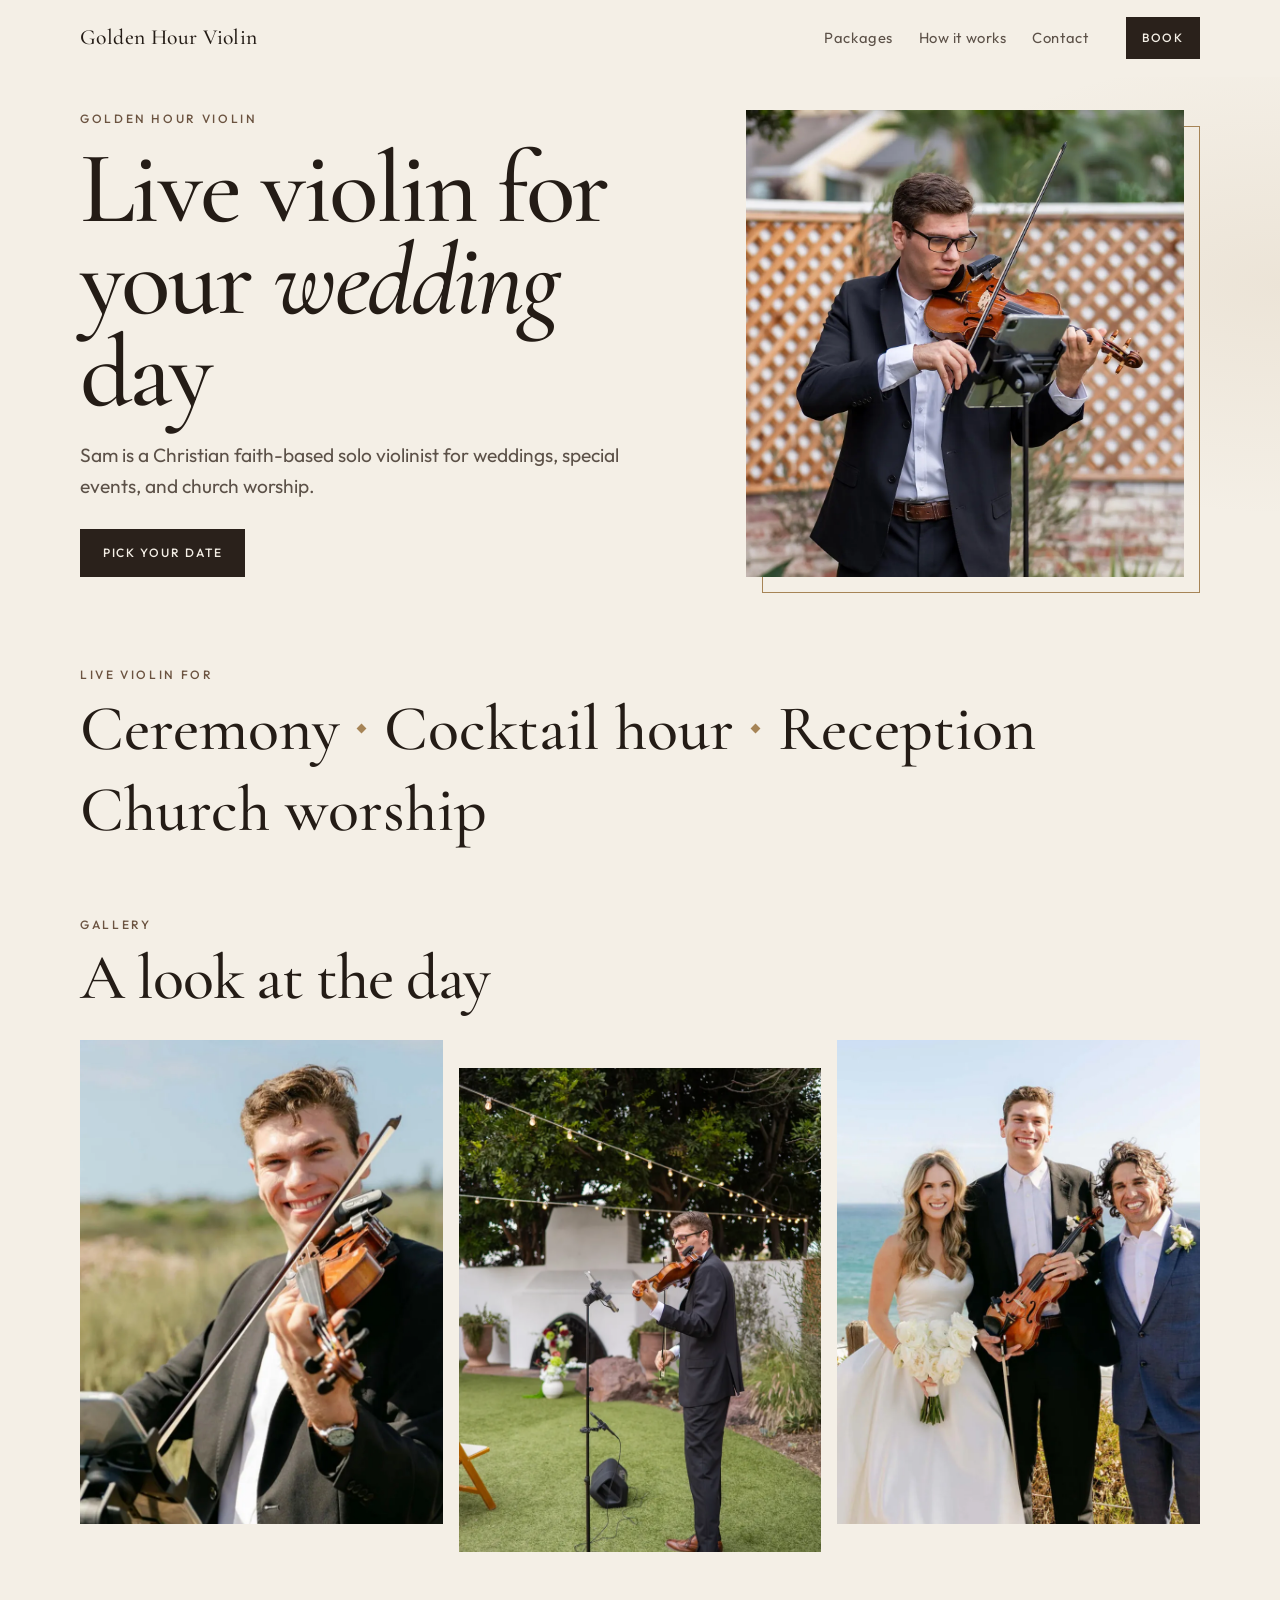
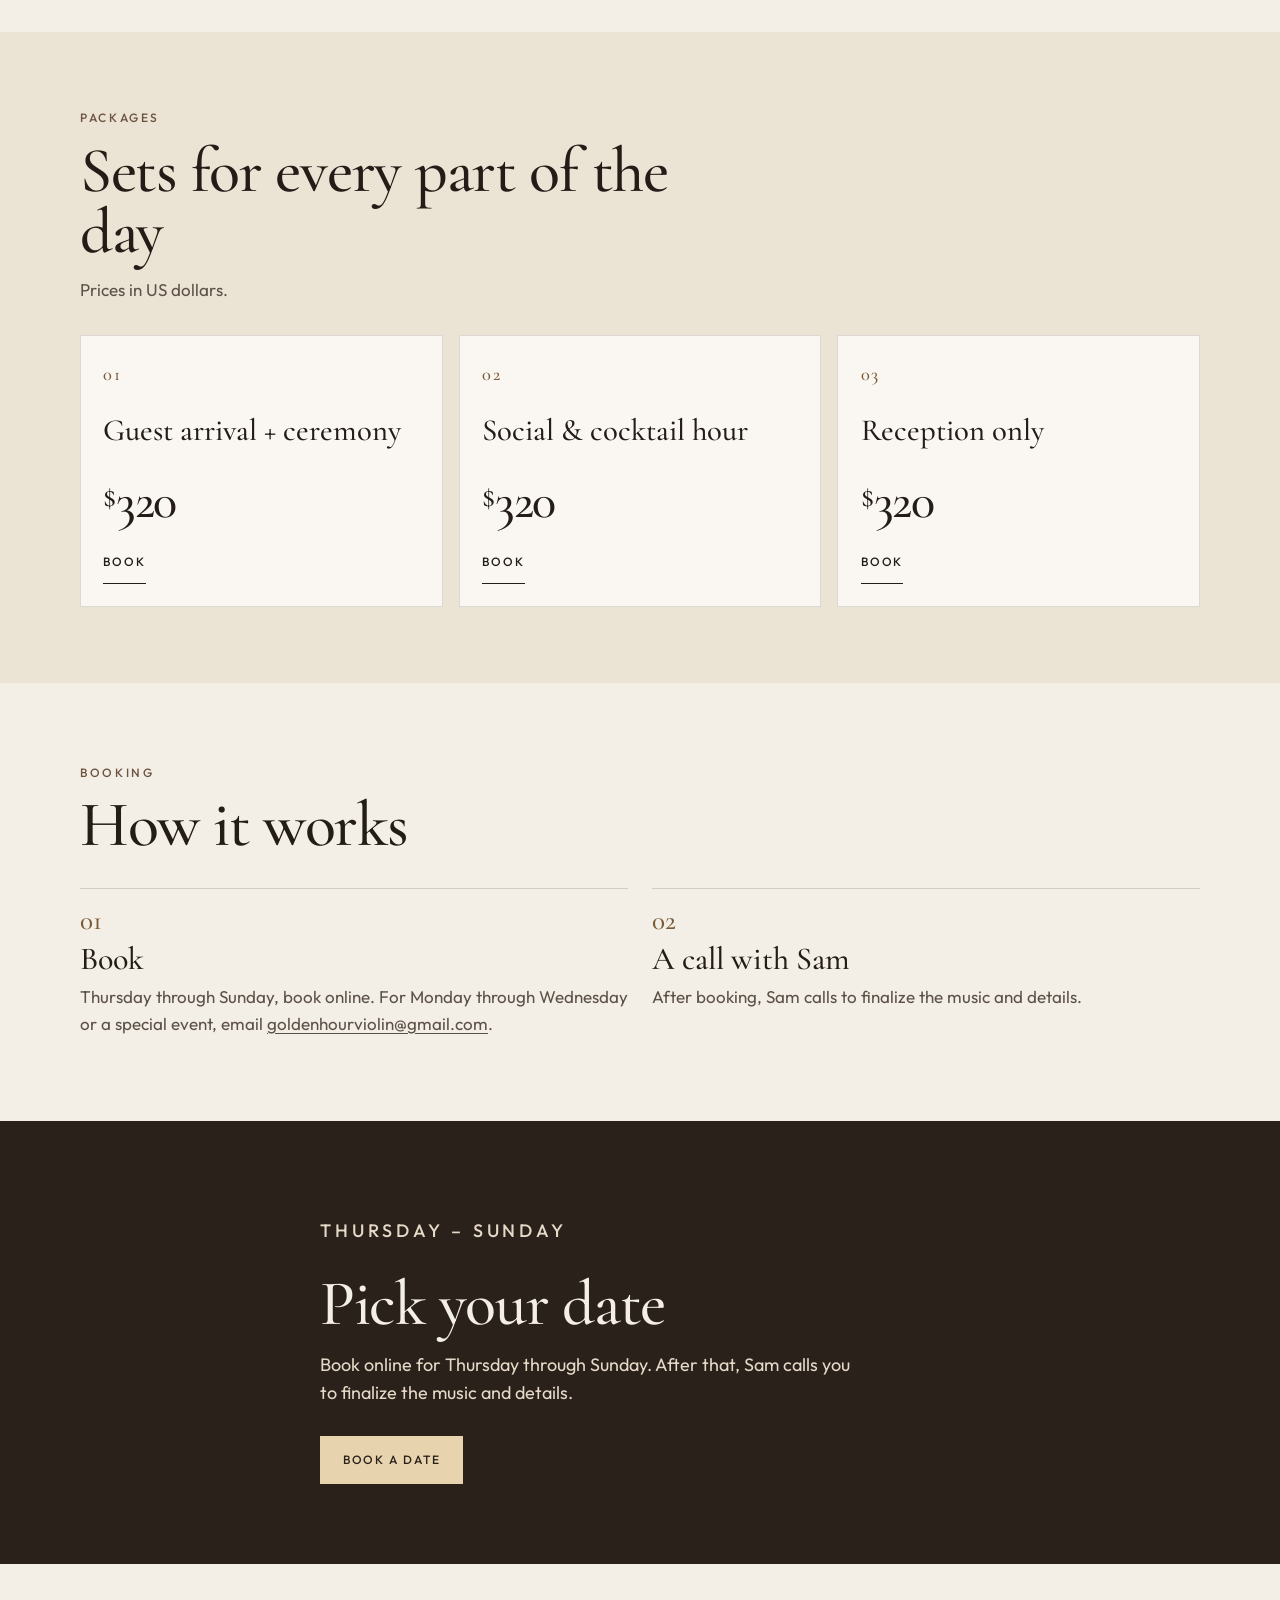
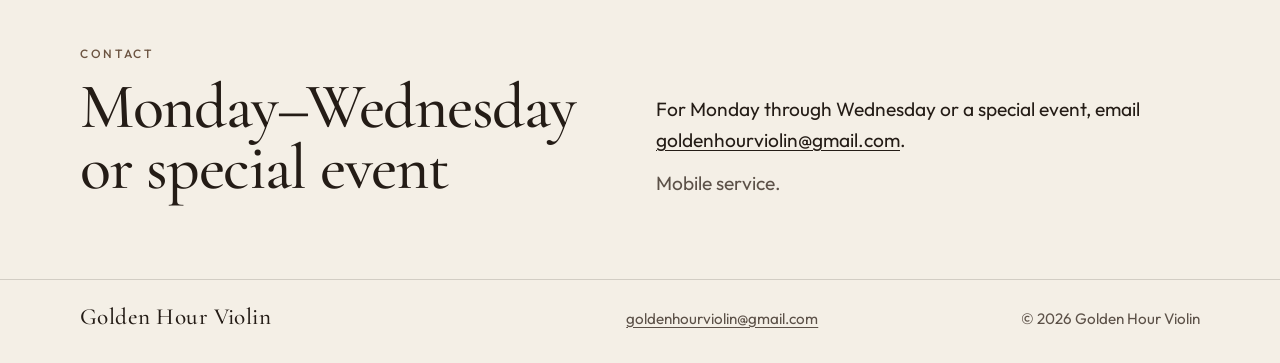
==== commit 335e0406: "Remove the secondary hero button and center the courtyard photo. The hero keeps a single Pick your d" ====
--- a/index.html
+++ b/index.html
@@ -102,7 +102,6 @@
           <p class="lede">Sam is a Christian faith-based solo violinist for weddings, special events, and church worship.</p>
           <div class="hero-actions">
             <a class="btn" href="https://book.squareup.com/appointments/0f2juwg2oo81ss/location/L2WKE6Z5AJVSV" target="_blank" rel="noopener noreferrer">Pick your date<span class="sr-only"> (opens in a new tab)</span></a>
-            <a class="btn btn-ghost" href="mailto:goldenhourviolin@gmail.com">Mon–Wed or special event</a>
           </div>
         </div>
         <figure class="hero-photo">
@@ -133,6 +132,12 @@
           <h2 id="gallery-title">A look at the day</h2>
         </div>
         <div class="gallery-grid">
+          <figure>
+            <picture>
+              <source srcset="assets/images/portrait-hold.webp" type="image/webp">
+              <img src="assets/images/portrait-hold.jpg" width="774" height="1120" alt="Violinist holding a violin and looking toward the camera." loading="lazy" decoding="async">
+            </picture>
+          </figure>
           <figure>
             <picture>
               <source srcset="assets/images/portrait-play.webp" type="image/webp">
@@ -141,12 +146,6 @@
           </figure>
           <figure>
             <picture>
-              <source srcset="assets/images/portrait-hold.webp" type="image/webp">
-              <img src="assets/images/portrait-hold.jpg" width="774" height="1120" alt="Violinist holding a violin and looking toward the camera." loading="lazy" decoding="async">
-            </picture>
-          </figure>
-          <figure>
-            <picture>
               <source srcset="assets/images/portrait-stand.webp" type="image/webp">
               <img src="assets/images/portrait-stand.jpg" width="774" height="1116" alt="Violinist standing with a violin in soft golden light." loading="lazy" decoding="async">
             </picture>
--- a/styles.css
+++ b/styles.css
@@ -199,16 +199,6 @@
   letter-spacing: 0.14em;
 }
 
-.btn-ghost {
-  background: transparent;
-  color: var(--ink);
-}
-
-.btn-ghost:hover {
-  background: var(--espresso);
-  color: var(--ivory);
-}
-
 .btn-gold {
   background: var(--champagne);
   border-color: var(--champagne);
